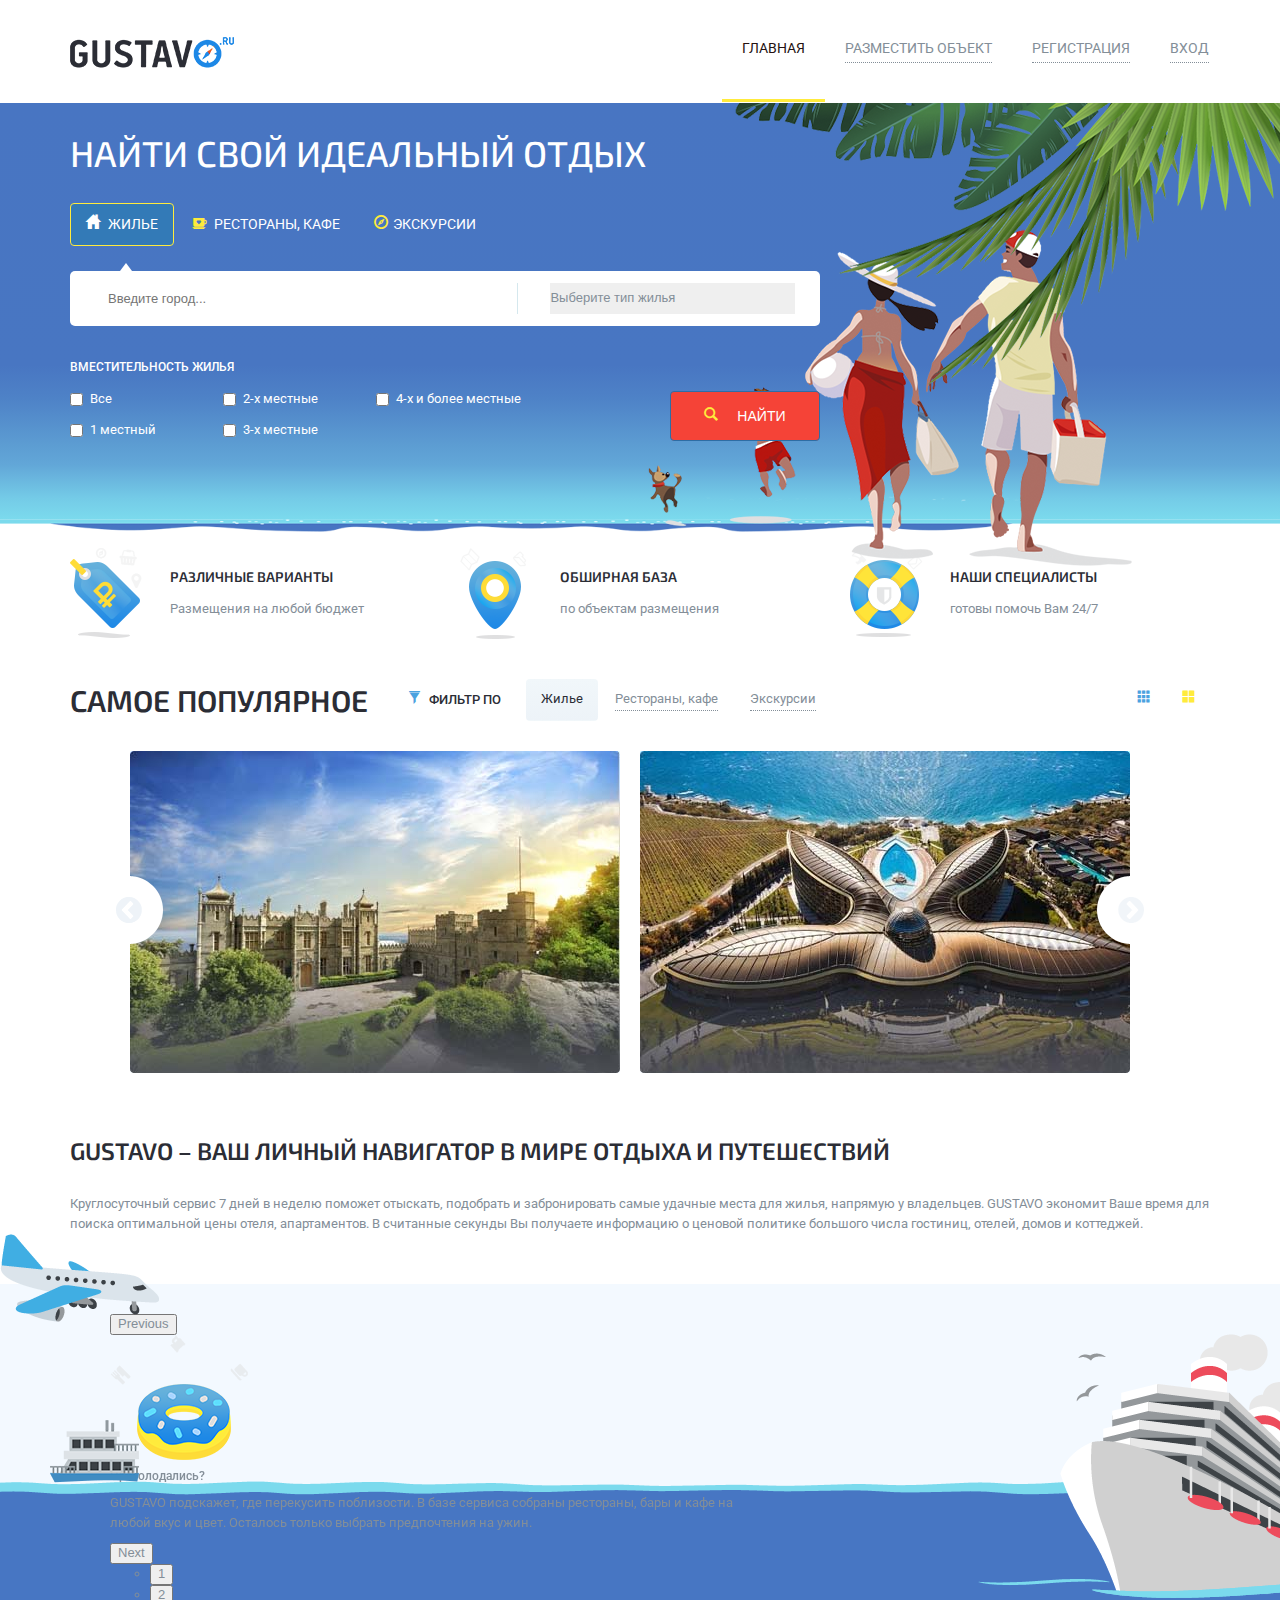
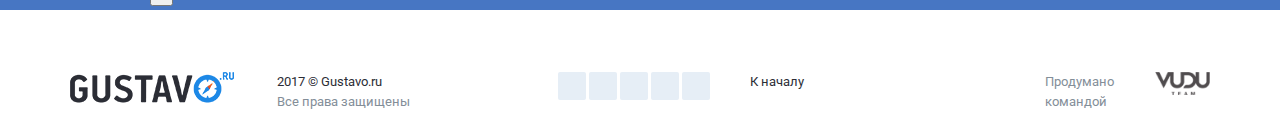
==== index.html @ 9734f5f9 "24.04" ====
<!DOCTYPE html>
<html lang="en">
<head>
	<meta charset="UTF-8">
	<meta name="viewport" content="width=device-width, initial-scale=1.0">
	<meta http-equiv="X-UA-Compatible" content="ie=edge">
	<title>Document</title>
	<link rel="stylesheet" href="css/bootstrap.min.css">
		<link rel="stylesheet" href="css/glyphicons.css">
		<link rel="stylesheet" href="css/slick.css">
	<link rel="stylesheet" href="css/main.css">

	<!--[if lt IE 9]>
      <script src="https://oss.maxcdn.com/html5shiv/3.7.2/html5shiv.min.js"></script>
      <script src="https://oss.maxcdn.com/respond/1.4.2/respond.min.js"></script>
    <![endif]-->
</head>
<body>
	<div class="wrapper">
		<header class="header">
		<div class="container">
				<div class="row">
					<div class="col-md-2">
						<div class="navbar-header header_logo">
						<a href="#">
							<img src="images/logo.png" alt="logo">
							<span>Gustavo</span>
						</a>
					</div>
					</div>
					<div class="col-md-10">
					<div class="navbar">
							 <ul class="nav navbar-nav" role="menu">
								  <li class="active"><a href="#">Главная</a></li>
								  <li><a href="#">Разместить объект</a></li>
								  <li><a href="#">Регистрация</a></li>
								  <li><a href="#">Вход</a></li>

								</ul>
						</div>
						<a href="#navbar_collapce" class="navbar_toogle">
							<span class="ico_bar"></span>
							<span class="ico_bar"></span>
							<span class="ico_bar"></span>
						</a>
					</div>
				</div>
		</header>
		<main class="main">
			<div class="main_search">
			<img src="images/beach.png" alt="beach">
			<div class="container">
				<div class="row">
					<div class="col-md-8 main_search_block">
					<h3>Найти свой идеальный отдых</h3>
					<ul class="nav nav-pills main_search_pills">
					  <li class="active"><a data-toggle="pill" href="#home">  <span class="glyphicons glyphicons-home"></span> Жилье</a> </li>
					  <li><a data-toggle="pill" href="#cafe"><span class="glyphicons glyphicons-coffee-cup"></span> Рестораны, кафе</a></li>
					  <li><a data-toggle="pill" href="#excursions"><span class="glyphicons glyphicons-compass"></span>Экскурсии</a></li>
					</ul>
					<div class="tab-content">
					  <div id="home" class="tab_arrow tab-pane fade in active">
					    <form action="" method="POST" role="form">
					    <div class="searchbox__block ">
					    	<div class="input-location-wrapper">
					    		<input type="text" class="searchbox__item" id="" placeholder="Введите город...">
					    	</div>
					    	<div class="select_block">
									<select class="searchbox__item">
										<option value=""> Выберите тип жилья</option>
										<option> Отель</option>
										<option> Частный сектор </option>
										<option> Коттедж</option>
										<option> Хостел</option>
									</select>
					    	</div>
					    	
								</div>
									<div class="tab-content_control clearfix">
										<button type="submit" class="btn btn-primary home_btn"><span class="glyphicons glyphicons-search"></span> Найти</button>
											<h6>Вместительность жилья</h6>
											<div class="tab-content_control_block">
												<label class="checkbox"><input type="checkbox" value="">Все</label>
												<label class="checkbox"><input type="checkbox" value="">2-х местные</label>
												<label class="checkbox"><input type="checkbox" value="">4-х  и более местные</label>
												<label class="checkbox"><input type="checkbox" value=""> 1 местный</label>
												<label class="checkbox"><input type="checkbox" value=""> 3-х местные</label>
											</div>
											

					    		</div>
					    </form>
					  </div>
					  <div id="cafe" class="tab-pane tab_cafe tab_arrow fade">
					    <form action="" method="POST" role="form">
					    <div class="searchbox__block ">
					    	<div class="input-location-wrapper">
					    		<input type="text" class="searchbox__item" id="" placeholder="Введите город...">
					    	</div>
					    	<div class="select_block">
									<select class="searchbox__item">
										<option value=""> Выберите тип жилья</option>
										<option> Отель</option>
										<option> Частный сектор </option>
										<option> Коттедж</option>
										<option> Хостел</option>
									</select>
					    	</div>
								</div>
					    	<button type="submit" class="btn btn-primary"><span class="glyphicon glyphicon-star"></span>Star</button>
					    </form>
					  </div>
					  <div id="excursions" class="tab-pane tab_excursions tab_arrow fade">
					     <form action="" method="POST" role="form">
					    <div class="searchbox__block ">
					    	<div class="input-location-wrapper">
					    		<input type="text" class="searchbox__item" id="" placeholder="Введите город...">
					    	</div>
					    	<div class="select_block">
									<select class="searchbox__item">
										<option value=""> Выберите тип жилья</option>
										<option> Отель</option>
										<option> Частный сектор </option>
										<option> Коттедж</option>
										<option> Хостел</option>
									</select>
					    	</div>
								</div>
					    	<button type="submit" class="btn btn-primary">Submit</button>
					    </form>
					  </div>
					</div>
					</div>
				</div>
			</div>
			</div>
			<div class="main_features">
				<div class="container">
					<div class="row">
						<div class="col-md-4">
						<div class="main_features_block">
							<div class="main_features_block_img_wrapper">
								<img src="images/features.png" alt="">
							</div>
							<div class="description">
								<h6>Различные варианты</h6>
								<p>Размещения на любой бюджет</p>
							</div>
						</div>
						</div>
							<div class="col-md-4">
							<div class="main_features_block">
							<div class="main_features_block_img_wrapper">
								<img src="images/features2.png" alt="">
							</div>
							<div class="description">
								<h6>Обширная база</h6>
								<p>по объектам размещения</p>
							</div>
						</div>
						</div>
							<div class="col-md-4">
							<div class="main_features_block">
							<div class="main_features_block_img_wrapper">
								<img src="images/features3.png" alt="">
							</div>
							<div class="description">
								<h6>Наши специалисты</h6>
								<p>готовы помочь Вам 24/7</p>
							</div>
						</div>
						</div>
					</div>
					</div>
			</div>
		<div class="main_gallery">
		<div class="container">
			<div class="row">
				<div class="col-md-12 main_gallery_header">
				<div class=" main_gallery_filter">
				<h4>Самое Популярное</h4>
				<span><span class="glyphicons glyphicons-filter"></span> Фильтр по</span>
				<ul class="nav nav-pills main_gallery_pills">
					 <li class="active"><a data-toggle="pill" href="#home2">Жилье</a></li>
					 <li><a data-toggle="pill" href="#menu11">Рестораны, кафе</a></li>
					 <li><a data-toggle="pill" href="#menu12">Экскурсии</a></li>
					</ul>
				</div>
					<ul class="nav nav-pills main_gallery_grid">
					  <li ><a data-toggle="pill" href="#menu11"><span class="glyphicons glyphicons-show-thumbnails"></span></a></li>
					  <li class="active"><a data-toggle="pill" href="#home2"><span class="glyphicons glyphicons-show-big-thumbnails"></span></a></li>
					</ul>
					</div>
		     </div>
		     <div class="row">
				<div class="col-md-12">
		     <div class="tab-content tab_main_slider">
					  <div id="home2" class="tab-pane fade in active slider_2_item">
					    <ul>
					    	<li class="slide_2_item">
					    		<a href="">
						    		<span></span>
						    		<img src="images/slide1.jpg" alt="">
						    		<h6></h6>
					    		</a>
					    	</li>
					    	<li class="slide_2_item">
					    		<a href="">
						    		<span></span>
						    		<img src="images/slide2.jpg" alt="">
						    		<h6></h6>
					    		</a>
					    	</li>
					    	<li class="slide_2_item">
					    		<a href="">
						    		<span></span>
						    		<img src="images/slide1.jpg" alt="">
						    		<h6></h6>
					    		</a>
					    	</li>
					    	<li class="slide_2_item">
					    		<a href="">
						    		<span></span>
						    		<img src="images/slide2.jpg" alt="">
						    		<h6></h6>
					    		</a>
					    	</li>
					    </ul>

					  </div>
					  <div id="menu11" class="tab-pane fade slider_6_item">
					    <ul>
					    	<li class="slide_6_item">
					    		<a href="">
						    		<span></span>
						    		<img src="images/slide1.jpg" alt="">
						    		<h6></h6>
					    		</a>
					    		<a href="">
						    		<span></span>
						    		<img src="images/slide2.jpg" alt="">
						    		<h6></h6>
					    		</a>
					    	</li>
					    	<li class="slide_6_item">
					    		<a href="">
						    		<span></span>
						    		<img src="images/slide1.jpg" alt="">
						    		<h6></h6>
					    		</a>
					    		<a href="">
						    		<span></span>
						    		<img src="images/slide2.jpg" alt="">
						    		<h6></h6>
					    		</a>
					    	</li>
					    	<li class="slide_6_item">
					    		<a href="">
						    		<span></span>
						    		<img src="images/slide1.jpg" alt="">
						    		<h6></h6>
					    		</a>
					    		<a href="">
						    		<span></span>
						    		<img src="images/slide2.jpg" alt="">
						    		<h6></h6>
					    		</a>
					    	</li>
					    	<li class="slide_6_item">
					    		<a href="">
						    		<span></span>
						    		<img src="images/slide1.jpg" alt="">
						    		<h6></h6>
					    		</a>
					    		<a href="">
						    		<span></span>
						    		<img src="images/slide2.jpg" alt="">
						    		<h6></h6>
					    		</a>
					    	</li>
					    	<li class="slide_6_item">
					    		<a href="">
						    		<span></span>
						    		<img src="images/slide1.jpg" alt="">
						    		<h6></h6>
					    		</a>
					    		<a href="">
						    		<span></span>
						    		<img src="images/slide2.jpg" alt="">
						    		<h6></h6>
					    		</a>
					    	</li>
					    	<li class="slide_6_item">
					    		<a href="">
						    		<span></span>
						    		<img src="images/slide1.jpg" alt="">
						    		<h6></h6>
					    		</a>
					    		<a href="">
						    		<span></span>
						    		<img src="images/slide1.jpg" alt="">
						    		<h6></h6>
					    		</a>
					    	</li>
					    	</ul>
					  </div>
					  	</div>
			</div>
					</div>
			</div>
		</div>

		<div class="main_bottom">
			<div class="container">
			<div class="row">
				<div class="col-md-12 main_bottom_text">
					<h2>GUSTAVO – Ваш личный навигатор в мире отдыха и путешествий</h2>
					<p>Круглосуточный сервис 7 дней в неделю поможет отыскать, подобрать и забронировать самые удачные места для жилья, напрямую у владельцев. GUSTAVO экономит Ваше время для поиска оптимальной цены отеля, апартаментов. В считанные секунды Вы получаете информацию о ценовой политике большого числа гостиниц, отелей, домов и коттеджей.</p>
				</div>
				</div>
			</div>
		</div>
	</main>
	<footer class="footer">
			<div class="footer_slider">
				<img src="images/airplane.png" class="airplane" alt="">
				<img src="images/ship.png" class="ship" alt="">
				<div class="container">
				<div class="row">
					<div class="col-md-12 footer_slider_block">
						<ul>
							<li class="footer_slide_block">
								<div class="footer_slide_block_img_wrap">
									<img src="images/f_slide.png" alt="">
								</div>
								<div class="footer_slide_block_desk">
									<h6>Проголодались? </h6>
									<p>GUSTAVO подскажет, где перекусить поблизости. В базе сервиса собраны рестораны, бары и кафе на любой вкус и цвет. Осталось только выбрать предпочтения на ужин.</p>
								</div>
							</li>
							<li class="footer_slide_block">
								<div class="footer_slide_block_img_wrap">
									<img src="images/f_slide.png" alt="">
								</div>
								<div class="footer_slide_block_desk">
									<h6>Проголодались? </h6>
									<p>GUSTAVO подскажет, где перекусить поблизости. В базе сервиса собраны рестораны, бары и кафе на любой вкус и цвет. Осталось только выбрать предпочтения на ужин.</p>
								</div>
							</li>
					</ul>
					</div>
				</div>
				</div>
				<img src="images/ship2.png" class="ship2" alt="ship">
				<span class="footer_sea_border"></span>
			</div>
			<div class="footer_nav">
				<div class="container">
				<div class="row">
					<div class="col-md-12">
						<h4>Информационный портал Gustavo</h4>
						<ul class="footer_nav_block">
							<li><a href="">Как разместить объявление</a></li>
							<li><a href="">О проекте</a></li>
							<li><a href="">Гарантия</a></li>
							<li><a href="">Договор оферты </a></li>
						</ul>
						</div>
					</div>
				</div>
			</div>
			<div class="footer_bottom">
				<div class="container">
				<div class="row">
					<div class="col-md-4 footer_logo_left">
						<div class="footer_logo">
								<a href="#">
							<img src="images/logo.png" alt="logo">
							<span>Gustavo</span>
						</a>
						</div>
						<div class="footer_copyright">
							<strong>2017 © Gustavo.ru</strong>
							<span>Все права защищены </span>
						</div>
					</div>
					<div class="col-md-3 col-md-offset-1 footer_bottom_nav">
						<ul class="footer_bottom_nav_social">
							<li><a href=""></a></li>
							<li><a href=""></a></li>
							<li><a href=""></a></li>
							<li><a href=""></a></li>
							<li><a href=""></a></li>
						</ul>
						<div class="footer_back">
							<a href="">К началу</a>
						</div>
					</div>
					<div class="col-md-2 col-md-offset-2 footer_bottom_team">
							<div class="footer_bottom_team_desk">
									<span>Продумано командой</span>
							</div>
							<div class="footer_bottom_team_logo">
								<a href=""><img src="images/team.png" alt=""></a>
							</div>
					</div>
				</div>
			</div>
			</div>
	</footer>
	</div>	
		
	 <script src="https://code.jquery.com/jquery-2.2.4.min.js"></script>
   <script src="js/bootstrap.min.js"></script>
   <script src="js/slick.min.js"></script>
		 <script>
		 			$(document).ready(function () {
	$('.slider_2_item ul').slick({
		dots: false,
  infinite: true,
  slidesToShow: 2,
  slidesToScroll: 2
});
	})

		 			$(document).ready(function () {
	$('.slider_6_item ul').slick({
		dots: false,
  infinite: true,
  slidesToShow: 3,
  slidesToScroll: 3
});
	})
		 				$(document).ready(function () {
	$('.footer_slider_block ul').slick({
		dots: true,
  infinite: true
});
	})
		 </script>
</body>

</html>
---- css/glyphicons.css ----
@font-face{font-family:'Glyphicons Regular';src:url('../fonts/glyphicons-regular.eot');src:url('../fonts/glyphicons-regular.eot?#iefix') format('embedded-opentype'),url('../fonts/glyphicons-regular.woff2') format('woff2'),url('../fonts/glyphicons-regular.woff') format('woff'),url('../fonts/glyphicons-regular.ttf') format('truetype'),url('../fonts/glyphicons-regular.svg#glyphiconsregular') format('svg')}.glyphicons{position:relative;top:1px;display:inline-block;font-family:'Glyphicons Regular';font-style:normal;font-weight:normal;line-height:1;vertical-align:top;-webkit-font-smoothing:antialiased;-moz-osx-font-smoothing:grayscale}.glyphicons.x05{font-size:12px}.glyphicons.x2{font-size:48px}.glyphicons.x3{font-size:72px}.glyphicons.x4{font-size:96px}.glyphicons.x5{font-size:120px}.glyphicons.light:before{color:#f2f2f2}.glyphicons.drop:before{text-shadow:-1px 1px 3px rgba(0,0,0,0.3)}.glyphicons.flip{-moz-transform:scaleX(-1);-o-transform:scaleX(-1);-webkit-transform:scaleX(-1);transform:scaleX(-1);filter:FlipH;-ms-filter:"FlipH"}.glyphicons.flipv{-moz-transform:scaleY(-1);-o-transform:scaleY(-1);-webkit-transform:scaleY(-1);transform:scaleY(-1);filter:FlipV;-ms-filter:"FlipV"}.glyphicons.rotate90{-webkit-transform:rotate(90deg);-moz-transform:rotate(90deg);-ms-transform:rotate(90deg);transform:rotate(90deg)}.glyphicons.rotate180{-webkit-transform:rotate(180deg);-moz-transform:rotate(180deg);-ms-transform:rotate(180deg);transform:rotate(180deg)}.glyphicons.rotate270{-webkit-transform:rotate(270deg);-moz-transform:rotate(270deg);-ms-transform:rotate(270deg);transform:rotate(270deg)}.glyphicons-glass:before{content:"\E001"}.glyphicons-leaf:before{content:"\E002"}.glyphicons-dog:before{content:"\E003"}.glyphicons-user:before{content:"\E004"}.glyphicons-girl:before{content:"\E005"}.glyphicons-car:before{content:"\E006"}.glyphicons-user-add:before{content:"\E007"}.glyphicons-user-remove:before{content:"\E008"}.glyphicons-film:before{content:"\E009"}.glyphicons-magic:before{content:"\E010"}.glyphicons-envelope:before{content:"\2709"}.glyphicons-camera:before{content:"\E011"}.glyphicons-heart:before{content:"\E013"}.glyphicons-beach-umbrella:before{content:"\E014"}.glyphicons-train:before{content:"\E015"}.glyphicons-print:before{content:"\E016"}.glyphicons-bin:before{content:"\E017"}.glyphicons-music:before{content:"\E018"}.glyphicons-note:before{content:"\E019"}.glyphicons-heart-empty:before{content:"\E020"}.glyphicons-home:before{content:"\E021"}.glyphicons-snowflake:before{content:"\2744"}.glyphicons-fire:before{content:"\E023"}.glyphicons-magnet:before{content:"\E024"}.glyphicons-parents:before{content:"\E025"}.glyphicons-binoculars:before{content:"\E026"}.glyphicons-road:before{content:"\E027"}.glyphicons-search:before{content:"\E028"}.glyphicons-cars:before{content:"\E029"}.glyphicons-notes-2:before{content:"\E030"}.glyphicons-pencil:before{content:"\270F"}.glyphicons-bus:before{content:"\E032"}.glyphicons-wifi-alt:before{content:"\E033"}.glyphicons-luggage:before{content:"\E034"}.glyphicons-old-man:before{content:"\E035"}.glyphicons-woman:before{content:"\E036"}.glyphicons-file:before{content:"\E037"}.glyphicons-coins:before{content:"\E038"}.glyphicons-airplane:before{content:"\2708"}.glyphicons-notes:before{content:"\E040"}.glyphicons-stats:before{content:"\E041"}.glyphicons-charts:before{content:"\E042"}.glyphicons-pie-chart:before{content:"\E043"}.glyphicons-group:before{content:"\E044"}.glyphicons-keys:before{content:"\E045"}.glyphicons-calendar:before{content:"\E046"}.glyphicons-router:before{content:"\E047"}.glyphicons-camera-small:before{content:"\E048"}.glyphicons-star-empty:before{content:"\E049"}.glyphicons-star:before{content:"\E050"}.glyphicons-link:before{content:"\E051"}.glyphicons-eye-open:before{content:"\E052"}.glyphicons-eye-close:before{content:"\E053"}.glyphicons-alarm:before{content:"\E054"}.glyphicons-clock:before{content:"\E055"}.glyphicons-stopwatch:before{content:"\E056"}.glyphicons-projector:before{content:"\E057"}.glyphicons-history:before{content:"\E058"}.glyphicons-truck:before{content:"\E059"}.glyphicons-cargo:before{content:"\E060"}.glyphicons-compass:before{content:"\E061"}.glyphicons-keynote:before{content:"\E062"}.glyphicons-paperclip:before{content:"\E063"}.glyphicons-power:before{content:"\E064"}.glyphicons-lightbulb:before{content:"\E065"}.glyphicons-tag:before{content:"\E066"}.glyphicons-tags:before{content:"\E067"}.glyphicons-cleaning:before{content:"\E068"}.glyphicons-ruler:before{content:"\E069"}.glyphicons-gift:before{content:"\E070"}.glyphicons-umbrella:before{content:"\2602"}.glyphicons-book:before{content:"\E072"}.glyphicons-bookmark:before{content:"\E073"}.glyphicons-wifi:before{content:"\E074"}.glyphicons-cup:before{content:"\E075"}.glyphicons-stroller:before{content:"\E076"}.glyphicons-headphones:before{content:"\E077"}.glyphicons-headset:before{content:"\E078"}.glyphicons-warning-sign:before{content:"\E079"}.glyphicons-signal:before{content:"\E080"}.glyphicons-retweet:before{content:"\E081"}.glyphicons-refresh:before{content:"\E082"}.glyphicons-roundabout:before{content:"\E083"}.glyphicons-random:before{content:"\E084"}.glyphicons-heat:before{content:"\E085"}.glyphicons-repeat:before{content:"\E086"}.glyphicons-display:before{content:"\E087"}.glyphicons-log-book:before{content:"\E088"}.glyphicons-address-book:before{content:"\E089"}.glyphicons-building:before{content:"\E090"}.glyphicons-eyedropper:before{content:"\E091"}.glyphicons-adjust:before{content:"\E092"}.glyphicons-tint:before{content:"\E093"}.glyphicons-crop:before{content:"\E094"}.glyphicons-vector-path-square:before{content:"\E095"}.glyphicons-vector-path-circle:before{content:"\E096"}.glyphicons-vector-path-polygon:before{content:"\E097"}.glyphicons-vector-path-line:before{content:"\E098"}.glyphicons-vector-path-curve:before{content:"\E099"}.glyphicons-vector-path-all:before{content:"\E100"}.glyphicons-font:before{content:"\E101"}.glyphicons-italic:before{content:"\E102"}.glyphicons-bold:before{content:"\E103"}.glyphicons-text-underline:before{content:"\E104"}.glyphicons-text-strike:before{content:"\E105"}.glyphicons-text-height:before{content:"\E106"}.glyphicons-text-width:before{content:"\E107"}.glyphicons-text-resize:before{content:"\E108"}.glyphicons-left-indent:before{content:"\E109"}.glyphicons-right-indent:before{content:"\E110"}.glyphicons-align-left:before{content:"\E111"}.glyphicons-align-center:before{content:"\E112"}.glyphicons-align-right:before{content:"\E113"}.glyphicons-justify:before{content:"\E114"}.glyphicons-list:before{content:"\E115"}.glyphicons-text-smaller:before{content:"\E116"}.glyphicons-text-bigger:before{content:"\E117"}.glyphicons-embed:before{content:"\E118"}.glyphicons-embed-close:before{content:"\E119"}.glyphicons-table:before{content:"\E120"}.glyphicons-message-full:before{content:"\E121"}.glyphicons-message-empty:before{content:"\E122"}.glyphicons-message-in:before{content:"\E123"}.glyphicons-message-out:before{content:"\E124"}.glyphicons-message-plus:before{content:"\E125"}.glyphicons-message-minus:before{content:"\E126"}.glyphicons-message-ban:before{content:"\E127"}.glyphicons-message-flag:before{content:"\E128"}.glyphicons-message-lock:before{content:"\E129"}.glyphicons-message-new:before{content:"\E130"}.glyphicons-inbox:before{content:"\E131"}.glyphicons-inbox-plus:before{content:"\E132"}.glyphicons-inbox-minus:before{content:"\E133"}.glyphicons-inbox-lock:before{content:"\E134"}.glyphicons-inbox-in:before{content:"\E135"}.glyphicons-inbox-out:before{content:"\E136"}.glyphicons-cogwheel:before{content:"\E137"}.glyphicons-cogwheels:before{content:"\E138"}.glyphicons-picture:before{content:"\E139"}.glyphicons-adjust-alt:before{content:"\E140"}.glyphicons-database-lock:before{content:"\E141"}.glyphicons-database-plus:before{content:"\E142"}.glyphicons-database-minus:before{content:"\E143"}.glyphicons-database-ban:before{content:"\E144"}.glyphicons-folder-open:before{content:"\E145"}.glyphicons-folder-plus:before{content:"\E146"}.glyphicons-folder-minus:before{content:"\E147"}.glyphicons-folder-lock:before{content:"\E148"}.glyphicons-folder-flag:before{content:"\E149"}.glyphicons-folder-new:before{content:"\E150"}.glyphicons-edit:before{content:"\E151"}.glyphicons-new-window:before{content:"\E152"}.glyphicons-check:before{content:"\E153"}.glyphicons-unchecked:before{content:"\E154"}.glyphicons-more-windows:before{content:"\E155"}.glyphicons-show-big-thumbnails:before{content:"\E156"}.glyphicons-show-thumbnails:before{content:"\E157"}.glyphicons-show-thumbnails-with-lines:before{content:"\E158"}.glyphicons-show-lines:before{content:"\E159"}.glyphicons-playlist:before{content:"\E160"}.glyphicons-imac:before{content:"\E161"}.glyphicons-macbook:before{content:"\E162"}.glyphicons-ipad:before{content:"\E163"}.glyphicons-iphone:before{content:"\E164"}.glyphicons-iphone-transfer:before{content:"\E165"}.glyphicons-iphone-exchange:before{content:"\E166"}.glyphicons-ipod:before{content:"\E167"}.glyphicons-ipod-shuffle:before{content:"\E168"}.glyphicons-ear-plugs:before{content:"\E169"}.glyphicons-record:before{content:"\E170"}.glyphicons-step-backward:before{content:"\E171"}.glyphicons-fast-backward:before{content:"\E172"}.glyphicons-rewind:before{content:"\E173"}.glyphicons-play:before{content:"\E174"}.glyphicons-pause:before{content:"\E175"}.glyphicons-stop:before{content:"\E176"}.glyphicons-forward:before{content:"\E177"}.glyphicons-fast-forward:before{content:"\E178"}.glyphicons-step-forward:before{content:"\E179"}.glyphicons-eject:before{content:"\E180"}.glyphicons-facetime-video:before{content:"\E181"}.glyphicons-download-alt:before{content:"\E182"}.glyphicons-mute:before{content:"\E183"}.glyphicons-volume-down:before{content:"\E184"}.glyphicons-volume-up:before{content:"\E185"}.glyphicons-screenshot:before{content:"\E186"}.glyphicons-move:before{content:"\E187"}.glyphicons-more:before{content:"\E188"}.glyphicons-brightness-reduce:before{content:"\E189"}.glyphicons-brightness-increase:before{content:"\E190"}.glyphicons-circle-plus:before{content:"\E191"}.glyphicons-circle-minus:before{content:"\E192"}.glyphicons-circle-remove:before{content:"\E193"}.glyphicons-circle-ok:before{content:"\E194"}.glyphicons-circle-question-mark:before{content:"\E195"}.glyphicons-circle-info:before{content:"\E196"}.glyphicons-circle-exclamation-mark:before{content:"\E197"}.glyphicons-remove:before{content:"\E198"}.glyphicons-ok:before{content:"\E199"}.glyphicons-ban:before{content:"\E200"}.glyphicons-download:before{content:"\E201"}.glyphicons-upload:before{content:"\E202"}.glyphicons-shopping-cart:before{content:"\E203"}.glyphicons-lock:before{content:"\E204"}.glyphicons-unlock:before{content:"\E205"}.glyphicons-electricity:before{content:"\E206"}.glyphicons-ok-2:before{content:"\E207"}.glyphicons-remove-2:before{content:"\E208"}.glyphicons-cart-out:before{content:"\E209"}.glyphicons-cart-in:before{content:"\E210"}.glyphicons-left-arrow:before{content:"\E211"}.glyphicons-right-arrow:before{content:"\E212"}.glyphicons-down-arrow:before{content:"\E213"}.glyphicons-up-arrow:before{content:"\E214"}.glyphicons-resize-small:before{content:"\E215"}.glyphicons-resize-full:before{content:"\E216"}.glyphicons-circle-arrow-left:before{content:"\E217"}.glyphicons-circle-arrow-right:before{content:"\E218"}.glyphicons-circle-arrow-top:before{content:"\E219"}.glyphicons-circle-arrow-down:before{content:"\E220"}.glyphicons-play-button:before{content:"\E221"}.glyphicons-unshare:before{content:"\E222"}.glyphicons-share:before{content:"\E223"}.glyphicons-chevron-right:before{content:"\E224"}.glyphicons-chevron-left:before{content:"\E225"}.glyphicons-bluetooth:before{content:"\E226"}.glyphicons-euro:before{content:"\20AC"}.glyphicons-usd:before{content:"\E228"}.glyphicons-gbp:before{content:"\E229"}.glyphicons-retweet-2:before{content:"\E230"}.glyphicons-moon:before{content:"\E231"}.glyphicons-sun:before{content:"\2609"}.glyphicons-cloud:before{content:"\2601"}.glyphicons-direction:before{content:"\E234"}.glyphicons-brush:before{content:"\E235"}.glyphicons-pen:before{content:"\E236"}.glyphicons-zoom-in:before{content:"\E237"}.glyphicons-zoom-out:before{content:"\E238"}.glyphicons-pin:before{content:"\E239"}.glyphicons-albums:before{content:"\E240"}.glyphicons-rotation-lock:before{content:"\E241"}.glyphicons-flash:before{content:"\E242"}.glyphicons-google-maps:before{content:"\E243"}.glyphicons-anchor:before{content:"\2693"}.glyphicons-conversation:before{content:"\E245"}.glyphicons-chat:before{content:"\E246"}.glyphicons-male:before{content:"\E247"}.glyphicons-female:before{content:"\E248"}.glyphicons-asterisk:before{content:"\002A"}.glyphicons-divide:before{content:"\00F7"}.glyphicons-snorkel-diving:before{content:"\E251"}.glyphicons-scuba-diving:before{content:"\E252"}.glyphicons-oxygen-bottle:before{content:"\E253"}.glyphicons-fins:before{content:"\E254"}.glyphicons-fishes:before{content:"\E255"}.glyphicons-boat:before{content:"\E256"}.glyphicons-delete:before{content:"\E257"}.glyphicons-sheriffs-star:before{content:"\E258"}.glyphicons-qrcode:before{content:"\E259"}.glyphicons-barcode:before{content:"\E260"}.glyphicons-pool:before{content:"\E261"}.glyphicons-buoy:before{content:"\E262"}.glyphicons-spade:before{content:"\E263"}.glyphicons-bank:before{content:"\E264"}.glyphicons-vcard:before{content:"\E265"}.glyphicons-electrical-plug:before{content:"\E266"}.glyphicons-flag:before{content:"\E267"}.glyphicons-credit-card:before{content:"\E268"}.glyphicons-keyboard-wireless:before{content:"\E269"}.glyphicons-keyboard-wired:before{content:"\E270"}.glyphicons-shield:before{content:"\E271"}.glyphicons-ring:before{content:"\02DA"}.glyphicons-cake:before{content:"\E273"}.glyphicons-drink:before{content:"\E274"}.glyphicons-beer:before{content:"\E275"}.glyphicons-fast-food:before{content:"\E276"}.glyphicons-cutlery:before{content:"\E277"}.glyphicons-pizza:before{content:"\E278"}.glyphicons-birthday-cake:before{content:"\E279"}.glyphicons-tablet:before{content:"\E280"}.glyphicons-settings:before{content:"\E281"}.glyphicons-bullets:before{content:"\E282"}.glyphicons-cardio:before{content:"\E283"}.glyphicons-t-shirt:before{content:"\E284"}.glyphicons-pants:before{content:"\E285"}.glyphicons-sweater:before{content:"\E286"}.glyphicons-fabric:before{content:"\E287"}.glyphicons-leather:before{content:"\E288"}.glyphicons-scissors:before{content:"\E289"}.glyphicons-bomb:before{content:"\E290"}.glyphicons-skull:before{content:"\E291"}.glyphicons-celebration:before{content:"\E292"}.glyphicons-tea-kettle:before{content:"\E293"}.glyphicons-french-press:before{content:"\E294"}.glyphicons-coffee-cup:before{content:"\E295"}.glyphicons-pot:before{content:"\E296"}.glyphicons-grater:before{content:"\E297"}.glyphicons-kettle:before{content:"\E298"}.glyphicons-hospital:before{content:"\E299"}.glyphicons-hospital-h:before{content:"\E300"}.glyphicons-microphone:before{content:"\E301"}.glyphicons-webcam:before{content:"\E302"}.glyphicons-temple-christianity-church:before{content:"\E303"}.glyphicons-temple-islam:before{content:"\E304"}.glyphicons-temple-hindu:before{content:"\E305"}.glyphicons-temple-buddhist:before{content:"\E306"}.glyphicons-bicycle:before{content:"\E307"}.glyphicons-life-preserver:before{content:"\E308"}.glyphicons-share-alt:before{content:"\E309"}.glyphicons-comments:before{content:"\E310"}.glyphicons-flower:before{content:"\2698"}.glyphicons-baseball:before{content:"\26BE"}.glyphicons-rugby:before{content:"\E313"}.glyphicons-ax:before{content:"\E314"}.glyphicons-table-tennis:before{content:"\E315"}.glyphicons-bowling:before{content:"\E316"}.glyphicons-tree-conifer:before{content:"\E317"}.glyphicons-tree-deciduous:before{content:"\E318"}.glyphicons-more-items:before{content:"\E319"}.glyphicons-sort:before{content:"\E320"}.glyphicons-filter:before{content:"\E321"}.glyphicons-gamepad:before{content:"\E322"}.glyphicons-playing-dices:before{content:"\E323"}.glyphicons-calculator:before{content:"\E324"}.glyphicons-tie:before{content:"\E325"}.glyphicons-wallet:before{content:"\E326"}.glyphicons-piano:before{content:"\E327"}.glyphicons-sampler:before{content:"\E328"}.glyphicons-podium:before{content:"\E329"}.glyphicons-soccer-ball:before{content:"\E330"}.glyphicons-blog:before{content:"\E331"}.glyphicons-dashboard:before{content:"\E332"}.glyphicons-certificate:before{content:"\E333"}.glyphicons-bell:before{content:"\E334"}.glyphicons-candle:before{content:"\E335"}.glyphicons-pushpin:before{content:"\E336"}.glyphicons-iphone-shake:before{content:"\E337"}.glyphicons-pin-flag:before{content:"\E338"}.glyphicons-turtle:before{content:"\E339"}.glyphicons-rabbit:before{content:"\E340"}.glyphicons-globe:before{content:"\E341"}.glyphicons-briefcase:before{content:"\E342"}.glyphicons-hdd:before{content:"\E343"}.glyphicons-thumbs-up:before{content:"\E344"}.glyphicons-thumbs-down:before{content:"\E345"}.glyphicons-hand-right:before{content:"\E346"}.glyphicons-hand-left:before{content:"\E347"}.glyphicons-hand-up:before{content:"\E348"}.glyphicons-hand-down:before{content:"\E349"}.glyphicons-fullscreen:before{content:"\E350"}.glyphicons-shopping-bag:before{content:"\E351"}.glyphicons-book-open:before{content:"\E352"}.glyphicons-nameplate:before{content:"\E353"}.glyphicons-nameplate-alt:before{content:"\E354"}.glyphicons-vases:before{content:"\E355"}.glyphicons-bullhorn:before{content:"\E356"}.glyphicons-dumbbell:before{content:"\E357"}.glyphicons-suitcase:before{content:"\E358"}.glyphicons-file-import:before{content:"\E359"}.glyphicons-file-export:before{content:"\E360"}.glyphicons-bug:before{content:"\E361"}.glyphicons-crown:before{content:"\E362"}.glyphicons-smoking:before{content:"\E363"}.glyphicons-cloud-download:before{content:"\E364"}.glyphicons-cloud-upload:before{content:"\E365"}.glyphicons-restart:before{content:"\E366"}.glyphicons-security-camera:before{content:"\E367"}.glyphicons-expand:before{content:"\E368"}.glyphicons-collapse:before{content:"\E369"}.glyphicons-collapse-top:before{content:"\E370"}.glyphicons-globe-af:before{content:"\E371"}.glyphicons-global:before{content:"\E372"}.glyphicons-spray:before{content:"\E373"}.glyphicons-nails:before{content:"\E374"}.glyphicons-claw-hammer:before{content:"\E375"}.glyphicons-classic-hammer:before{content:"\E376"}.glyphicons-hand-saw:before{content:"\E377"}.glyphicons-riflescope:before{content:"\E378"}.glyphicons-electrical-socket-eu:before{content:"\E379"}.glyphicons-electrical-socket-us:before{content:"\E380"}.glyphicons-message-forward:before{content:"\E381"}.glyphicons-coat-hanger:before{content:"\E382"}.glyphicons-dress:before{content:"\E383"}.glyphicons-bathrobe:before{content:"\E384"}.glyphicons-shirt:before{content:"\E385"}.glyphicons-underwear:before{content:"\E386"}.glyphicons-log-in:before{content:"\E387"}.glyphicons-log-out:before{content:"\E388"}.glyphicons-exit:before{content:"\E389"}.glyphicons-new-window-alt:before{content:"\E390"}.glyphicons-video-sd:before{content:"\E391"}.glyphicons-video-hd:before{content:"\E392"}.glyphicons-subtitles:before{content:"\E393"}.glyphicons-sound-stereo:before{content:"\E394"}.glyphicons-sound-dolby:before{content:"\E395"}.glyphicons-sound-5-1:before{content:"\E396"}.glyphicons-sound-6-1:before{content:"\E397"}.glyphicons-sound-7-1:before{content:"\E398"}.glyphicons-copyright-mark:before{content:"\E399"}.glyphicons-registration-mark:before{content:"\E400"}.glyphicons-radar:before{content:"\E401"}.glyphicons-skateboard:before{content:"\E402"}.glyphicons-golf-course:before{content:"\E403"}.glyphicons-sorting:before{content:"\E404"}.glyphicons-sort-by-alphabet:before{content:"\E405"}.glyphicons-sort-by-alphabet-alt:before{content:"\E406"}.glyphicons-sort-by-order:before{content:"\E407"}.glyphicons-sort-by-order-alt:before{content:"\E408"}.glyphicons-sort-by-attributes:before{content:"\E409"}.glyphicons-sort-by-attributes-alt:before{content:"\E410"}.glyphicons-compressed:before{content:"\E411"}.glyphicons-package:before{content:"\E412"}.glyphicons-cloud-plus:before{content:"\E413"}.glyphicons-cloud-minus:before{content:"\E414"}.glyphicons-disk-save:before{content:"\E415"}.glyphicons-disk-open:before{content:"\E416"}.glyphicons-disk-saved:before{content:"\E417"}.glyphicons-disk-remove:before{content:"\E418"}.glyphicons-disk-import:before{content:"\E419"}.glyphicons-disk-export:before{content:"\E420"}.glyphicons-tower:before{content:"\E421"}.glyphicons-send:before{content:"\E422"}.glyphicons-git-branch:before{content:"\E423"}.glyphicons-git-create:before{content:"\E424"}.glyphicons-git-private:before{content:"\E425"}.glyphicons-git-delete:before{content:"\E426"}.glyphicons-git-merge:before{content:"\E427"}.glyphicons-git-pull-request:before{content:"\E428"}.glyphicons-git-compare:before{content:"\E429"}.glyphicons-git-commit:before{content:"\E430"}.glyphicons-construction-cone:before{content:"\E431"}.glyphicons-shoe-steps:before{content:"\E432"}.glyphicons-plus:before{content:"\002B"}.glyphicons-minus:before{content:"\2212"}.glyphicons-redo:before{content:"\E435"}.glyphicons-undo:before{content:"\E436"}.glyphicons-golf:before{content:"\E437"}.glyphicons-hockey:before{content:"\E438"}.glyphicons-pipe:before{content:"\E439"}.glyphicons-wrench:before{content:"\E440"}.glyphicons-folder-closed:before{content:"\E441"}.glyphicons-phone-alt:before{content:"\E442"}.glyphicons-earphone:before{content:"\E443"}.glyphicons-floppy-disk:before{content:"\E444"}.glyphicons-floppy-saved:before{content:"\E445"}.glyphicons-floppy-remove:before{content:"\E446"}.glyphicons-floppy-save:before{content:"\E447"}.glyphicons-floppy-open:before{content:"\E448"}.glyphicons-translate:before{content:"\E449"}.glyphicons-fax:before{content:"\E450"}.glyphicons-factory:before{content:"\E451"}.glyphicons-shop-window:before{content:"\E452"}.glyphicons-shop:before{content:"\E453"}.glyphicons-kiosk:before{content:"\E454"}.glyphicons-kiosk-wheels:before{content:"\E455"}.glyphicons-kiosk-light:before{content:"\E456"}.glyphicons-kiosk-food:before{content:"\E457"}.glyphicons-transfer:before{content:"\E458"}.glyphicons-money:before{content:"\E459"}.glyphicons-header:before{content:"\E460"}.glyphicons-blacksmith:before{content:"\E461"}.glyphicons-saw-blade:before{content:"\E462"}.glyphicons-basketball:before{content:"\E463"}.glyphicons-server:before{content:"\E464"}.glyphicons-server-plus:before{content:"\E465"}.glyphicons-server-minus:before{content:"\E466"}.glyphicons-server-ban:before{content:"\E467"}.glyphicons-server-flag:before{content:"\E468"}.glyphicons-server-lock:before{content:"\E469"}.glyphicons-server-new:before{content:"\E470"}.glyphicons-charging-station:before{content:"\F471"}.glyphicons-gas-station:before{content:"\E472"}.glyphicons-target:before{content:"\E473"}.glyphicons-bed-alt:before{content:"\E474"}.glyphicons-mosquito-net:before{content:"\E475"}.glyphicons-dining-set:before{content:"\E476"}.glyphicons-plate-of-food:before{content:"\E477"}.glyphicons-hygiene-kit:before{content:"\E478"}.glyphicons-blackboard:before{content:"\E479"}.glyphicons-marriage:before{content:"\E480"}.glyphicons-bucket:before{content:"\E481"}.glyphicons-none-color-swatch:before{content:"\E482"}.glyphicons-bring-forward:before{content:"\E483"}.glyphicons-bring-to-front:before{content:"\E484"}.glyphicons-send-backward:before{content:"\E485"}.glyphicons-send-to-back:before{content:"\E486"}.glyphicons-fit-frame-to-image:before{content:"\E487"}.glyphicons-fit-image-to-frame:before{content:"\E488"}.glyphicons-multiple-displays:before{content:"\E489"}.glyphicons-handshake:before{content:"\E490"}.glyphicons-child:before{content:"\E491"}.glyphicons-baby-formula:before{content:"\E492"}.glyphicons-medicine:before{content:"\E493"}.glyphicons-atv-vehicle:before{content:"\E494"}.glyphicons-motorcycle:before{content:"\E495"}.glyphicons-bed:before{content:"\E496"}.glyphicons-tent:before{content:"\26FA"}.glyphicons-glasses:before{content:"\E498"}.glyphicons-sunglasses:before{content:"\E499"}.glyphicons-family:before{content:"\E500"}.glyphicons-education:before{content:"\E501"}.glyphicons-shoes:before{content:"\E502"}.glyphicons-map:before{content:"\E503"}.glyphicons-cd:before{content:"\E504"}.glyphicons-alert:before{content:"\E505"}.glyphicons-piggy-bank:before{content:"\E506"}.glyphicons-star-half:before{content:"\E507"}.glyphicons-cluster:before{content:"\E508"}.glyphicons-flowchart:before{content:"\E509"}.glyphicons-commodities:before{content:"\E510"}.glyphicons-duplicate:before{content:"\E511"}.glyphicons-copy:before{content:"\E512"}.glyphicons-paste:before{content:"\E513"}.glyphicons-bath-bathtub:before{content:"\E514"}.glyphicons-bath-shower:before{content:"\E515"}.glyphicons-shower:before{content:"\1F6BF"}.glyphicons-menu-hamburger:before{content:"\E517"}.glyphicons-option-vertical:before{content:"\E518"}.glyphicons-option-horizontal:before{content:"\E519"}.glyphicons-currency-conversion:before{content:"\E520"}.glyphicons-user-ban:before{content:"\E521"}.glyphicons-user-lock:before{content:"\E522"}.glyphicons-user-flag:before{content:"\E523"}.glyphicons-user-asterisk:before{content:"\E524"}.glyphicons-user-alert:before{content:"\E525"}.glyphicons-user-key:before{content:"\E526"}.glyphicons-user-conversation:before{content:"\E527"}.glyphicons-database:before{content:"\E528"}.glyphicons-database-search:before{content:"\E529"}.glyphicons-list-alt:before{content:"\E530"}.glyphicons-hazard-sign:before{content:"\E531"}.glyphicons-hazard:before{content:"\E532"}.glyphicons-stop-sign:before{content:"\E533"}.glyphicons-lab:before{content:"\E534"}.glyphicons-lab-alt:before{content:"\E535"}.glyphicons-ice-cream:before{content:"\E536"}.glyphicons-ice-lolly:before{content:"\E537"}.glyphicons-ice-lolly-tasted:before{content:"\E538"}.glyphicons-invoice:before{content:"\E539"}.glyphicons-cart-tick:before{content:"\E540"}.glyphicons-hourglass:before{content:"\231B"}.glyphicons-cat:before{content:"\1F408"}.glyphicons-lamp:before{content:"\E543"}.glyphicons-scale-classic:before{content:"\E544"}.glyphicons-eye-plus:before{content:"\E545"}.glyphicons-eye-minus:before{content:"\E546"}.glyphicons-quote:before{content:"\E547"}.glyphicons-bitcoin:before{content:"\E548"}.glyphicons-yen:before{content:"\00A5"}.glyphicons-ruble:before{content:"\20BD"}.glyphicons-erase:before{content:"\E551"}.glyphicons-podcast:before{content:"\E552"}.glyphicons-firework:before{content:"\E553"}.glyphicons-scale:before{content:"\E554"}.glyphicons-king:before{content:"\E555"}.glyphicons-queen:before{content:"\E556"}.glyphicons-pawn:before{content:"\E557"}.glyphicons-bishop:before{content:"\E558"}.glyphicons-knight:before{content:"\E559"}.glyphicons-mic-mute:before{content:"\E560"}.glyphicons-voicemail:before{content:"\E561"}.glyphicons-paragraph:before{content:"\00B6"}.glyphicons-person-walking:before{content:"\E563"}.glyphicons-person-wheelchair:before{content:"\E564"}.glyphicons-underground:before{content:"\E565"}.glyphicons-car-hov:before{content:"\E566"}.glyphicons-car-rental:before{content:"\E567"}.glyphicons-transport:before{content:"\E568"}.glyphicons-taxi:before{content:"\1F695"}.glyphicons-ice-cream-no:before{content:"\E570"}.glyphicons-uk-rat-u:before{content:"\E571"}.glyphicons-uk-rat-pg:before{content:"\E572"}.glyphicons-uk-rat-12a:before{content:"\E573"}.glyphicons-uk-rat-12:before{content:"\E574"}.glyphicons-uk-rat-15:before{content:"\E575"}.glyphicons-uk-rat-18:before{content:"\E576"}.glyphicons-uk-rat-r18:before{content:"\E577"}.glyphicons-tv:before{content:"\E578"}.glyphicons-sms:before{content:"\E579"}.glyphicons-mms:before{content:"\E580"}.glyphicons-us-rat-g:before{content:"\E581"}.glyphicons-us-rat-pg:before{content:"\E582"}.glyphicons-us-rat-pg-13:before{content:"\E583"}.glyphicons-us-rat-restricted:before{content:"\E584"}.glyphicons-us-rat-no-one-17:before{content:"\E585"}.glyphicons-equalizer:before{content:"\E586"}.glyphicons-speakers:before{content:"\E587"}.glyphicons-remote-control:before{content:"\E588"}.glyphicons-remote-control-tv:before{content:"\E589"}.glyphicons-shredder:before{content:"\E590"}.glyphicons-folder-heart:before{content:"\E591"}.glyphicons-person-running:before{content:"\E592"}.glyphicons-person:before{content:"\E593"}.glyphicons-voice:before{content:"\E594"}.glyphicons-stethoscope:before{content:"\E595"}.glyphicons-hotspot:before{content:"\E596"}.glyphicons-activity:before{content:"\E597"}.glyphicons-watch:before{content:"\231A"}.glyphicons-scissors-alt:before{content:"\E599"}.glyphicons-car-wheel:before{content:"\E600"}.glyphicons-chevron-up:before{content:"\E601"}.glyphicons-chevron-down:before{content:"\E602"}.glyphicons-superscript:before{content:"\E603"}.glyphicons-subscript:before{content:"\E604"}.glyphicons-text-size:before{content:"\E605"}.glyphicons-text-color:before{content:"\E606"}.glyphicons-text-background:before{content:"\E607"}.glyphicons-modal-window:before{content:"\E608"}.glyphicons-newspaper:before{content:"\1F4F0"}.glyphicons-tractor:before{content:"\1F69C"}.animated{-webkit-animation-duration:1s;animation-duration:1s;-webkit-animation-fill-mode:both;animation-fill-mode:both;-webkit-animation-timing-function:ease-in-out;animation-timing-function:ease-in-out;animation-iteration-count:infinite;-webkit-animation-iteration-count:infinite}@-webkit-keyframes pulse{0%{-webkit-transform:scale(1)}50%{-webkit-transform:scale(1.1)}100%{-webkit-transform:scale(1)}}@keyframes pulse{0%{transform:scale(1)}50%{transform:scale(1.1)}100%{transform:scale(1)}}.pulse{-webkit-animation-name:pulse;animation-name:pulse}@-webkit-keyframes rotateIn{0%{-webkit-transform-origin:center center;-webkit-transform:rotate(-200deg);opacity:0}100%{-webkit-transform-origin:center center;-webkit-transform:rotate(0);opacity:1}}@keyframes rotateIn{0%{transform-origin:center center;transform:rotate(-200deg);opacity:0}100%{transform-origin:center center;transform:rotate(0);opacity:1}}.rotateIn{-webkit-animation-name:rotateIn;animation-name:rotateIn}@-webkit-keyframes bounce{0%,20%,50%,80%,100%{-webkit-transform:translateY(0)}40%{-webkit-transform:translateY(-30px)}60%{-webkit-transform:translateY(-15px)}}@keyframes bounce{0%,20%,50%,80%,100%{transform:translateY(0)}40%{transform:translateY(-30px)}60%{transform:translateY(-15px)}}.bounce{-webkit-animation-name:bounce;animation-name:bounce}@-webkit-keyframes swing{20%,40%,60%,80%,100%{-webkit-transform-origin:top center}20%{-webkit-transform:rotate(15deg)}40%{-webkit-transform:rotate(-10deg)}60%{-webkit-transform:rotate(5deg)}80%{-webkit-transform:rotate(-5deg)}100%{-webkit-transform:rotate(0deg)}}@keyframes swing{20%{transform:rotate(15deg)}40%{transform:rotate(-10deg)}60%{transform:rotate(5deg)}80%{transform:rotate(-5deg)}100%{transform:rotate(0deg)}}.swing{-webkit-transform-origin:top center;transform-origin:top center;-webkit-animation-name:swing;animation-name:swing}@-webkit-keyframes tada{0%{-webkit-transform:scale(1)}10%,20%{-webkit-transform:scale(.9) rotate(-3deg)}30%,50%,70%,90%{-webkit-transform:scale(1.1) rotate(3deg)}40%,60%,80%{-webkit-transform:scale(1.1) rotate(-3deg)}100%{-webkit-transform:scale(1) rotate(0)}}@keyframes tada{0%{transform:scale(1)}10%,20%{transform:scale(.9) rotate(-3deg)}30%,50%,70%,90%{transform:scale(1.1) rotate(3deg)}40%,60%,80%{transform:scale(1.1) rotate(-3deg)}100%{transform:scale(1) rotate(0)}}.tada{-webkit-animation-name:tada;animation-name:tada}
---- css/main.css ----
@import url('https://fonts.googleapis.com/css?family=Roboto:400,500&subset=cyrillic');
@import url('https://fonts.googleapis.com/css?family=Exo+2:400,600&subset=cyrillic');
/*! normalize.css v5.0.0 | MIT License | github.com/necolas/normalize.css */
/**
 * 1. Change the default font family in all browsers (opinionated).
 * 2. Correct the line height in all browsers.
 * 3. Prevent adjustments of font size after orientation changes in
 *    IE on Windows Phone and in iOS.
 */
/* Document
   ========================================================================== */
html {
  font-family: sans-serif;
  /* 1 */
  line-height: 1.15;
  /* 2 */
  -ms-text-size-adjust: 100%;
  /* 3 */
  -webkit-text-size-adjust: 100%;
  /* 3 */
}
/* Sections
   ========================================================================== */
/**
 * Remove the margin in all browsers (opinionated).
 */
body {
  margin: 0;
}
/**
 * Add the correct display in IE 9-.
 */
article,
aside,
footer,
header,
nav,
section {
  display: block;
}
/**
 * Correct the font size and margin on `h1` elements within `section` and
 * `article` contexts in Chrome, Firefox, and Safari.
 */
h1 {
  font-size: 2em;
  margin: 0.67em 0;
}
/* Grouping content
   ========================================================================== */
/**
 * Add the correct display in IE 9-.
 * 1. Add the correct display in IE.
 */
figcaption,
figure,
main {
  /* 1 */
  display: block;
}
/**
 * Add the correct margin in IE 8.
 */
figure {
  margin: 1em 40px;
}
/**
 * 1. Add the correct box sizing in Firefox.
 * 2. Show the overflow in Edge and IE.
 */
hr {
  box-sizing: content-box;
  /* 1 */
  height: 0;
  /* 1 */
  overflow: visible;
  /* 2 */
}
/**
 * 1. Correct the inheritance and scaling of font size in all browsers.
 * 2. Correct the odd `em` font sizing in all browsers.
 */
pre {
  font-family: monospace, monospace;
  /* 1 */
  font-size: 1em;
  /* 2 */
}
/* Text-level semantics
   ========================================================================== */
/**
 * 1. Remove the gray background on active links in IE 10.
 * 2. Remove gaps in links underline in iOS 8+ and Safari 8+.
 */
a {
  background-color: transparent;
  /* 1 */
  -webkit-text-decoration-skip: objects;
  /* 2 */
}
/**
 * Remove the outline on focused links when they are also active or hovered
 * in all browsers (opinionated).
 */
a:active,
a:hover {
  outline-width: 0;
}
/**
 * 1. Remove the bottom border in Firefox 39-.
 * 2. Add the correct text decoration in Chrome, Edge, IE, Opera, and Safari.
 */
abbr[title] {
  border-bottom: none;
  /* 1 */
  text-decoration: underline;
  /* 2 */
  text-decoration: underline dotted;
  /* 2 */
}
/**
 * Prevent the duplicate application of `bolder` by the next rule in Safari 6.
 */
b,
strong {
  font-weight: inherit;
}
/**
 * Add the correct font weight in Chrome, Edge, and Safari.
 */
b,
strong {
  font-weight: bolder;
}
/**
 * 1. Correct the inheritance and scaling of font size in all browsers.
 * 2. Correct the odd `em` font sizing in all browsers.
 */
code,
kbd,
samp {
  font-family: monospace, monospace;
  /* 1 */
  font-size: 1em;
  /* 2 */
}
/**
 * Add the correct font style in Android 4.3-.
 */
dfn {
  font-style: italic;
}
/**
 * Add the correct background and color in IE 9-.
 */
mark {
  background-color: #ff0;
  color: #000;
}
/**
 * Add the correct font size in all browsers.
 */
small {
  font-size: 80%;
}
/**
 * Prevent `sub` and `sup` elements from affecting the line height in
 * all browsers.
 */
sub,
sup {
  font-size: 75%;
  line-height: 0;
  position: relative;
  vertical-align: baseline;
}
sub {
  bottom: -0.25em;
}
sup {
  top: -0.5em;
}
/* Embedded content
   ========================================================================== */
/**
 * Add the correct display in IE 9-.
 */
audio,
video {
  display: inline-block;
}
/**
 * Add the correct display in iOS 4-7.
 */
audio:not([controls]) {
  display: none;
  height: 0;
}
/**
 * Remove the border on images inside links in IE 10-.
 */
img {
  border-style: none;
}
/**
 * Hide the overflow in IE.
 */
svg:not(:root) {
  overflow: hidden;
}
/* Forms
   ========================================================================== */
/**
 * 1. Change the font styles in all browsers (opinionated).
 * 2. Remove the margin in Firefox and Safari.
 */
button,
input,
optgroup,
select,
textarea {
  font-family: sans-serif;
  /* 1 */
  font-size: 100%;
  /* 1 */
  line-height: 1.15;
  /* 1 */
  margin: 0;
  /* 2 */
}
/**
 * Show the overflow in IE.
 * 1. Show the overflow in Edge.
 */
button,
input {
  /* 1 */
  overflow: visible;
}
/**
 * Remove the inheritance of text transform in Edge, Firefox, and IE.
 * 1. Remove the inheritance of text transform in Firefox.
 */
button,
select {
  /* 1 */
  text-transform: none;
}
/**
 * 1. Prevent a WebKit bug where (2) destroys native `audio` and `video`
 *    controls in Android 4.
 * 2. Correct the inability to style clickable types in iOS and Safari.
 */
button,
html [type="button"],
[type="reset"],
[type="submit"] {
  -webkit-appearance: button;
  /* 2 */
}
/**
 * Remove the inner border and padding in Firefox.
 */
button::-moz-focus-inner,
[type="button"]::-moz-focus-inner,
[type="reset"]::-moz-focus-inner,
[type="submit"]::-moz-focus-inner {
  border-style: none;
  padding: 0;
}
/**
 * Restore the focus styles unset by the previous rule.
 */
button:-moz-focusring,
[type="button"]:-moz-focusring,
[type="reset"]:-moz-focusring,
[type="submit"]:-moz-focusring {
  outline: 1px dotted ButtonText;
}
/**
 * Change the border, margin, and padding in all browsers (opinionated).
 */
fieldset {
  border: 1px solid #c0c0c0;
  margin: 0 2px;
  padding: 0.35em 0.625em 0.75em;
}
/**
 * 1. Correct the text wrapping in Edge and IE.
 * 2. Correct the color inheritance from `fieldset` elements in IE.
 * 3. Remove the padding so developers are not caught out when they zero out
 *    `fieldset` elements in all browsers.
 */
legend {
  box-sizing: border-box;
  /* 1 */
  color: inherit;
  /* 2 */
  display: table;
  /* 1 */
  max-width: 100%;
  /* 1 */
  padding: 0;
  /* 3 */
  white-space: normal;
  /* 1 */
}
/**
 * 1. Add the correct display in IE 9-.
 * 2. Add the correct vertical alignment in Chrome, Firefox, and Opera.
 */
progress {
  display: inline-block;
  /* 1 */
  vertical-align: baseline;
  /* 2 */
}
/**
 * Remove the default vertical scrollbar in IE.
 */
textarea {
  overflow: auto;
}
/**
 * 1. Add the correct box sizing in IE 10-.
 * 2. Remove the padding in IE 10-.
 */
[type="checkbox"],
[type="radio"] {
  box-sizing: border-box;
  /* 1 */
  padding: 0;
  /* 2 */
}
/**
 * Correct the cursor style of increment and decrement buttons in Chrome.
 */
[type="number"]::-webkit-inner-spin-button,
[type="number"]::-webkit-outer-spin-button {
  height: auto;
}
/**
 * 1. Correct the odd appearance in Chrome and Safari.
 * 2. Correct the outline style in Safari.
 */
[type="search"] {
  -webkit-appearance: textfield;
  /* 1 */
  outline-offset: -2px;
  /* 2 */
}
/**
 * Remove the inner padding and cancel buttons in Chrome and Safari on macOS.
 */
[type="search"]::-webkit-search-cancel-button,
[type="search"]::-webkit-search-decoration {
  -webkit-appearance: none;
}
/**
 * 1. Correct the inability to style clickable types in iOS and Safari.
 * 2. Change font properties to `inherit` in Safari.
 */
::-webkit-file-upload-button {
  -webkit-appearance: button;
  /* 1 */
  font: inherit;
  /* 2 */
}
/* Interactive
   ========================================================================== */
/*
 * Add the correct display in IE 9-.
 * 1. Add the correct display in Edge, IE, and Firefox.
 */
details,
menu {
  display: block;
}
/*
 * Add the correct display in all browsers.
 */
summary {
  display: list-item;
}
/* Scripting
   ========================================================================== */
/**
 * Add the correct display in IE 9-.
 */
canvas {
  display: inline-block;
}
/**
 * Add the correct display in IE.
 */
template {
  display: none;
}
/* Hidden
   ========================================================================== */
/**
 * Add the correct display in IE 10-.
 */
[hidden] {
  display: none;
}
html {
  box-sizing: border-box;
}
*,
*:before,
*:after {
  box-sizing: inherit;
}
img {
  max-width: 100%;
  height: auto;
}
.wrapper {
  overflow: hidden;
  position: relative;
}
body {
  font-family: "Roboto", "Helvetica Neue", Arial, sans-serif;
  font-size: 13px;
  line-height: 1.55;
  color: #838e98;
}
html {
  font-family: "Roboto", "Helvetica Neue", Arial, sans-serif;
  font-size: 13px;
  line-height: 1.55;
  color: #838e98;
}
a {
  color: #838e98;
}
a:hover {
  color: #4ea0f3;
}
.button {
  display: inline-block;
  padding: 5px 10px;
  color: #000;
  border: 1px solid #ccc;
  font-size: 14px;
  font-weight: normal;
  background: #fff;
  cursor: pointer;
  text-decoration: none;
}
.button:hover {
  text-decoration: none;
}
.form-group {
  margin-bottom: 15px;
}
.form-control {
  display: block;
  width: 100%;
  height: 40px;
  padding: 5px 10px;
  background-color: #fff;
  border: 1px solid #ccc;
  color: #000;
}
.main_search {
  background: #4875c2;
  background: -moz-linear-gradient(top, #4875c2 0%, #4876c2 63%, #4e82c7 71%, #5c9cd2 82%, #62a7d8 87%, #74cbe7 95%, #7bdaed 100%);
  background: -webkit-linear-gradient(top, #4875c2 0%, #4876c2 63%, #4e82c7 71%, #5c9cd2 82%, #62a7d8 87%, #74cbe7 95%, #7bdaed 100%);
  background: linear-gradient(to bottom, #4875c2 0%, #4876c2 63%, #4e82c7 71%, #5c9cd2 82%, #62a7d8 87%, #74cbe7 95%, #7bdaed 100%);
  filter: progid:DXImageTransform.Microsoft.gradient(startColorstr='#4875c2', endColorstr='#7bdaed', GradientType=0);
  position: relative;
  z-index: 1;
  padding-bottom: 20px;
}
.main_search > img {
  position: absolute;
  top: 0;
  right: 0;
}
textarea.form-control {
  height: auto;
  resize: vertical;
}
.main_search_block > h3 {
  font-size: 36px;
  text-transform: uppercase;
  color: #fff;
  font-family: 'Exo 2', sans-serif;
  padding: 30px 0 30px;
  margin: 0;
}
.searchbox__block {
  height: 55px;
  background-color: #fff;
  border-radius: 5px;
  display: -webkit-inline-flex;
  display: -ms-inline-flexbox;
  display: inline-flex;
  width: 100%;
  padding: 12px 18px 12px 23px;
  margin-bottom: 35px;
}
.input-location-wrapper {
  display: inline-block;
  width: 60%;
}
.input-location-wrapper input {
  height: 100%;
  width: 100%;
  border: none;
  border-right: 1px solid #d5e8ee;
  padding-left: 15px;
}
.select_block {
  display: inline-block;
  padding-left: 32px;
  width: 39%;
}
.select_block select {
  height: 100%;
  width: 100%;
  border: none;
  -webkit-appearance: none;
  -moz-appearance: none;
  appearance: none;
}
.tab_arrow {
  position: relative;
}
.tab_arrow.active:after {
  position: absolute;
  content: "";
  width: 0;
  height: 0;
  border-left: 6px solid transparent;
  border-right: 6px solid transparent;
  border-bottom: 8px solid #fff;
  top: -8px;
  left: 50px;
}
.tab_cafe.active:after {
  left: 150px;
}
.tab_excursions.active:after {
  left: 300px;
}
.home_btn {
  width: 150px;
  height: 50px;
  background-color: #f54337;
  color: #fff;
  text-transform: uppercase;
}
.home_btn span {
  color: #ffeb3c;
  display: inline-block;
  margin-right: 15px;
}
.tab-content_control {
  width: 100%;
  color: #fff;
  margin-bottom: 50px;
}
.tab-content_control > h6 {
  text-transform: uppercase;
  margin: 0;
  margin-bottom: 5px;
}
.tab-content_control > button {
  float: right;
  margin-top: 30px;
}
.tab-content_control_block {
  padding-left: 20px;
  width: 70%;
  height: 70px;
}
.tab-content_control_block label {
  width: 150px;
  display: inline-block;
  font-weight: normal;
}
.navbar-header a {
  display: inline-block;
  padding-top: 37px;
}
.navbar-header a span {
  display: inline-block;
  text-indent: -10000px;
}
.navbar {
  display: -webkit-flex;
  display: -ms-flexbox;
  display: flex;
  -webkit-justify-content: flex-end;
  -ms-flex-pack: end;
  justify-content: flex-end;
  margin: 0;
}
.navbar-nav {
  display: -webkit-flex;
  display: -ms-flexbox;
  display: flex;
  list-style: none;
  margin: 0;
  padding-left: 0;
}
.navbar-nav > li {
  padding: 0 20px 37px;
}
.navbar-nav > li > a {
  text-transform: uppercase;
  display: inline-block;
  border-bottom: 1px dotted #838e98;
  padding: 37px 0 4px;
  font-size: 14px;
}
.navbar-nav > li > a:hover {
  background: none;
  color: #251212;
  border-bottom: none;
}
.navbar-nav > li:last-child {
  padding-right: 0;
}
.navbar-nav > li:hover {
  border-bottom: 3px solid #ffeb3c;
  cursor: pointer;
}
.navbar-nav > li:hover a {
  color: #251212;
  border-bottom: none;
}
.navbar-nav > li.active {
  border-bottom: 3px solid #ffeb3c;
  cursor: default;
}
.navbar-nav > li.active a {
  color: #251212;
  border-bottom: none;
  cursor: default;
  background: none;
}
@media all and (min-width: 768px) {
  .navbar-toggle {
    display: none;
  }
}
@media all and (max-width: 768px - 1px) {
  .navbar-collapse {
    display: none;
  }
}
.main_search_pills {
  padding-bottom: 25px;
}
.main_search_pills li a {
  background: none;
  font-size: 14px;
  text-transform: uppercase;
  color: #fff;
  border: 1px solid transparent;
}
.main_search_pills li a span {
  display: inline-block;
  margin-right: 5px;
  color: #ffeb3c;
}
.main_search_pills li a:hover {
  background: none;
}
.main_search_pills .active a {
  border: 1px solid #ffeb3c;
  border-radius: 4px;
}
.main_search_pills .active a span {
  color: #fff;
}
.navbar-nav > li > a:focus {
  background: none;
}
.main_gallery_pills li {
  padding: 10px 15px;
}
.main_gallery_pills li a {
  background: none;
  font-size: 13px;
  color: #838e98;
  border-bottom: 1px dotted #838e98;
  padding: 0;
  border-radius: 0;
}
.main_gallery_pills li a:hover {
  background: none;
  color: #2b2d35;
}
.main_gallery_pills > li.active {
  border-bottom: 1px solid transparent;
  background-image: linear-gradient(to top, #edf3f8 0%, #f1f7fa 100%);
  border-radius: 4px;
}
.main_gallery_pills > li.active > a {
  background: none;
  border: none;
  color: #2b2d35;
}
.main_gallery_pills > li.active > a:hover {
  color: #2b2d35;
  background: none;
}
.main_gallery_pills > li.active > a:focus {
  color: #2b2d35;
  background: none;
}
.card {
  display: -webkit-flex;
  display: -ms-flexbox;
  display: flex;
  -webkit-flex-direction: column;
  -ms-flex-direction: column;
  flex-direction: column;
}
.card-image img {
  display: block;
  width: 100%;
}
.main_features {
  margin-top: -1px;
  margin-bottom: 40px;
  padding-top: 30px;
  background: url(../images/water.png) top center no-repeat;
  background-size: contain;
}
.main_features_block {
  display: -webkit-flex;
  display: -ms-flexbox;
  display: flex;
  -webkit-flex-direction: row;
  -ms-flex-direction: row;
  flex-direction: row;
  height: 91px;
}
.main_features_block .description {
  display: -webkit-flex;
  display: -ms-flexbox;
  display: flex;
  -webkit-flex-direction: column;
  -ms-flex-direction: column;
  flex-direction: column;
  -webkit-justify-content: center;
  -ms-flex-pack: center;
  justify-content: center;
  height: 100%;
}
.main_features_block .description h6 {
  font-size: 14px;
  text-align: left;
  text-transform: uppercase;
  color: #2b2d35;
  font-family: 'Exo 2', sans-serif;
  font-weight: 600;
  margin: 0 0 15px;
}
.main_features_block .description p {
  font-size: 13px;
  color: #838e98;
  margin: 0;
}
.main_features_block .main_features_block_img_wrapper {
  display: inline-block;
  min-width: 80px;
  max-width: 89px;
  margin-right: 20px;
}
.main_gallery_header {
  display: -webkit-flex;
  display: -ms-flexbox;
  display: flex;
  -webkit-flex-direction: row;
  -ms-flex-direction: row;
  flex-direction: row;
  -webkit-justify-content: space-between;
  -ms-flex-pack: justify;
  justify-content: space-between;
  margin-bottom: 30px;
}
.main_gallery_filter {
  display: -webkit-flex;
  display: -ms-flexbox;
  display: flex;
  -webkit-flex-direction: row;
  -ms-flex-direction: row;
  flex-direction: row;
  -webkit-align-items: center;
  -ms-flex-align: center;
  align-items: center;
}
.main_gallery_filter > h4 {
  font-family: 'Exo 2', sans-serif;
  font-size: 30px;
  font-weight: 600;
  line-height: 1.1;
  text-transform: uppercase;
  margin: 0;
  margin-right: 40px;
  color: #2b2d35;
}
.main_gallery_filter > span {
  display: inline-block;
  font-weight: 500;
  text-transform: uppercase;
  margin-right: 25px;
  color: #2b2d35;
}
.main_gallery_filter > span .glyphicons {
  color: #4ba2df;
  display: inline-block;
  margin-right: 5px;
}
.main_gallery_grid > li > a {
  color: #4ba2df;
}
.main_gallery_grid > li.active > a {
  background-color: transparent;
  color: #ffeb3c;
}
.main_gallery_grid > li.active > a:focus {
  background-color: transparent;
  color: #ffeb3c;
}
.main_gallery_grid > li.active > a:hover {
  color: #838e98;
  background-color: transparent;
}
.tab_main_slider {
  margin-bottom: 50px;
}
.main_bottom_text {
  margin-bottom: 40px;
}
.main_bottom_text h2 {
  font-family: 'Exo 2', sans-serif;
  color: #2b2d35;
  font-size: 24px;
  font-weight: 600;
  margin: 0 0 25px;
  line-height: 1.5;
  text-transform: uppercase;
}
.footer_slider {
  background: #f3f9ff;
  height: 206px;
  position: relative;
  z-index: 2;
}
.footer_slider .airplane {
  position: absolute;
  top: -50px;
  z-index: 3;
}
.footer_slider .ship {
  position: absolute;
  bottom: -2px;
  left: 50px;
  z-index: 3;
}
.footer_slider .ship2 {
  position: absolute;
  right: -150px;
  top: 50px;
  z-index: 4;
}
.footer_sea_border {
  position: absolute;
  width: 100%;
  bottom: -9px;
  height: 22px;
  display: inline-block;
  left: 0;
  right: 0;
  z-index: 3;
  background: url(../images/sea.png) top center no-repeat;
  background-size: cover;
}
.footer_nav {
  position: relative;
  z-index: 1;
  height: 120px;
  background-color: #4776c3;
  color: #ffffff;
  text-align: center;
  padding-top: 40px;
}
.footer_nav h4 {
  display: inline-block;
  margin: 0;
  font-family: 'Exo 2', sans-serif;
  font-size: 24px;
  font-weight: 600;
  line-height: 1.5em;
  text-transform: uppercase;
}
.footer_nav_block {
  margin: 0;
  padding: 0;
  list-style: none;
}
.footer_nav_block > li {
  display: inline-block;
  padding: 0 11px;
  position: relative;
}
.footer_nav_block > li:after {
  content: "/";
  position: absolute;
  bottom: 0;
  right: -5px;
}
.footer_nav_block > li:last-child:after {
  display: none;
}
.footer_nav_block > li > a {
  color: #fff;
}
.footer_bottom {
  padding-top: 25px;
}
.footer_logo_left {
  display: -webkit-flex;
  display: -ms-flexbox;
  display: flex;
  -webkit-flex-direction: row;
  -ms-flex-direction: row;
  flex-direction: row;
}
.footer_logo a {
  display: inline-block;
  margin-right: 40px;
}
.footer_logo a span {
  display: inline-block;
  text-indent: -10000px;
}
.footer_copyright strong {
  display: block;
  color: #2b2d35;
  font-weight: normal;
}
.footer_bottom_nav {
  display: -webkit-flex;
  display: -ms-flexbox;
  display: flex;
  -webkit-flex-direction: row;
  -ms-flex-direction: row;
  flex-direction: row;
}
.footer_bottom_nav_social {
  margin: 0;
  padding: 0;
  list-style: none;
  margin-right: 40px;
}
.footer_bottom_nav_social > li {
  display: inline-block;
}
.footer_bottom_nav_social > li > a {
  display: inline-block;
  width: 28px;
  height: 28px;
  background-color: #e6eef6;
  border-radius: 2px;
}
.footer_back {
  display: inline-block;
}
.footer_back a {
  color: #2b2d35;
}
.footer_bottom_team {
  display: -webkit-flex;
  display: -ms-flexbox;
  display: flex;
  -webkit-flex-direction: row;
  -ms-flex-direction: row;
  flex-direction: row;
}
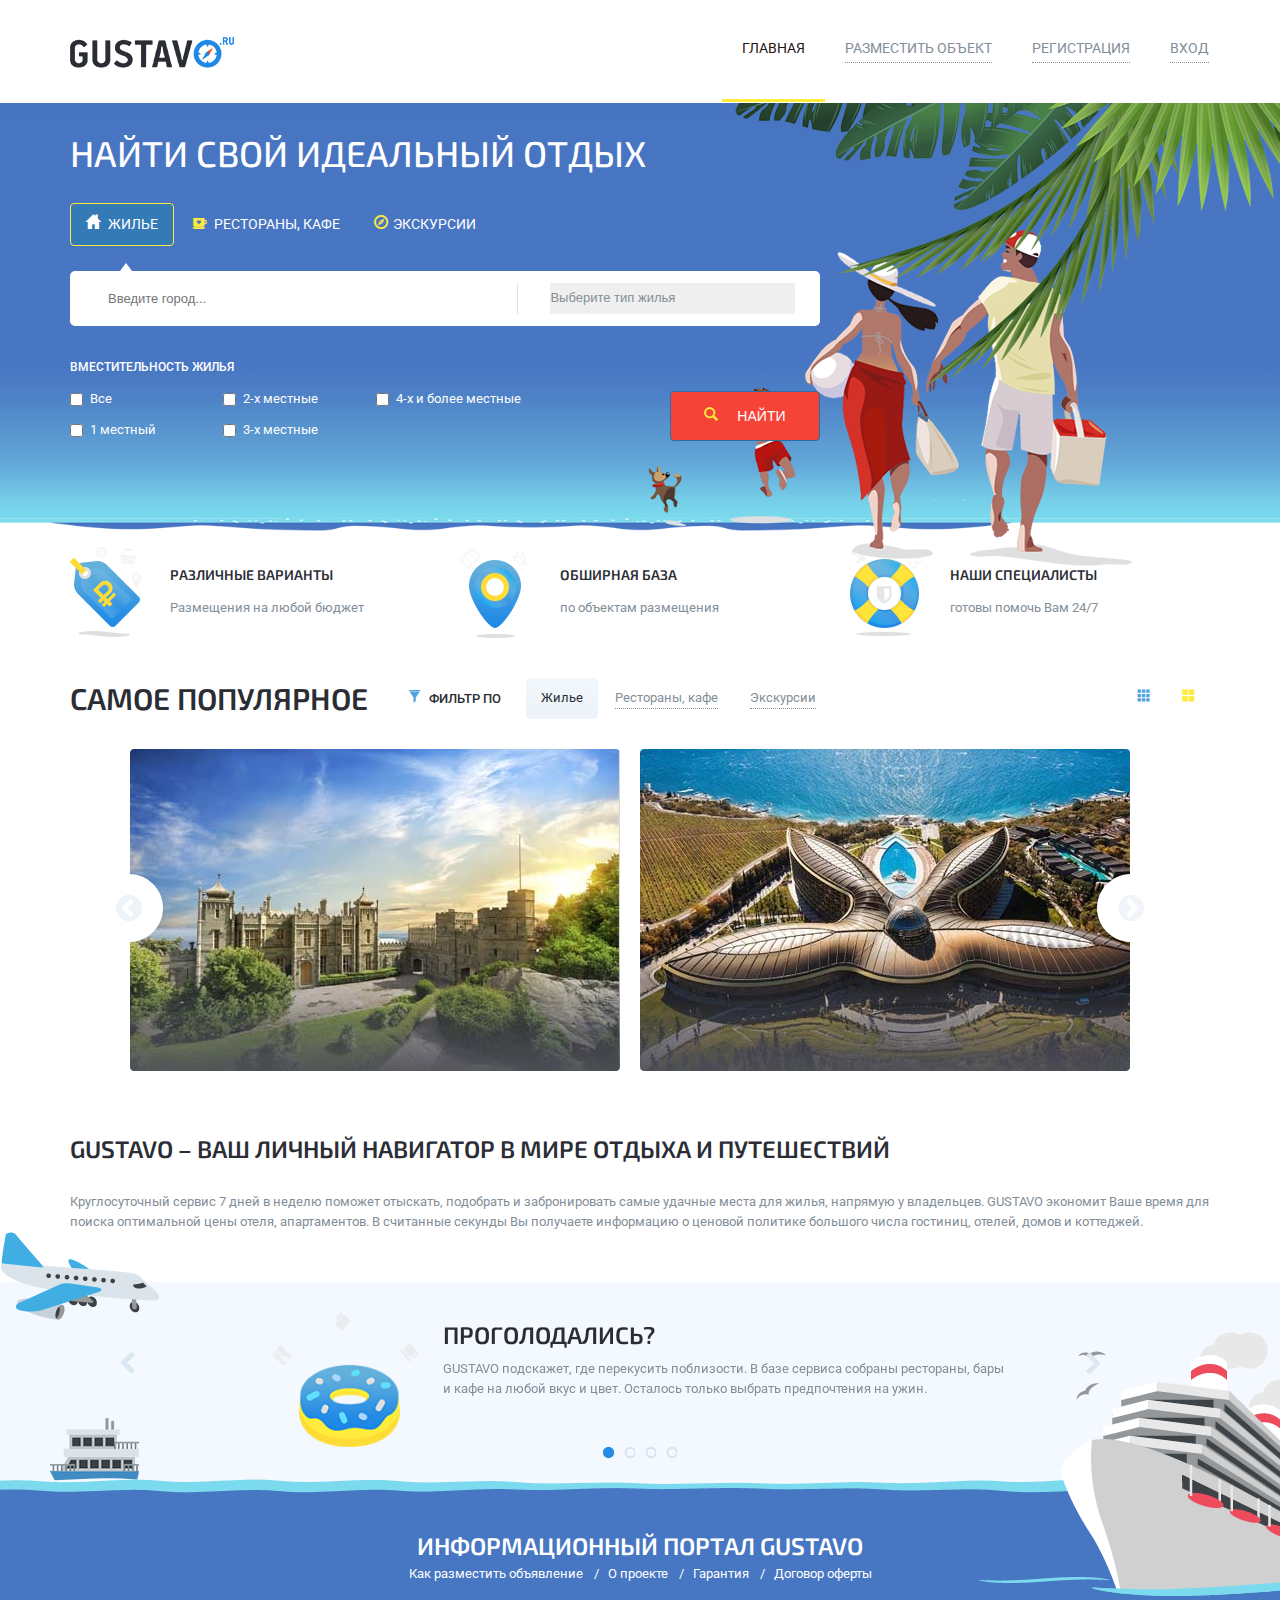
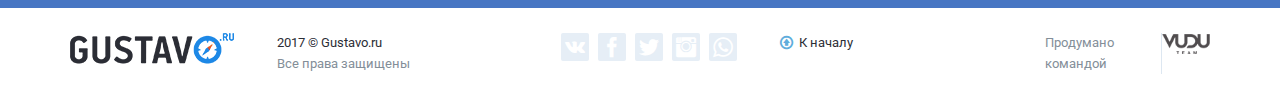
==== commit 4e9a3b4f: "01/05" ====
--- a/index.html
+++ b/index.html
@@ -181,13 +181,13 @@
 				<h4>Самое Популярное</h4>
 				<span><span class="glyphicons glyphicons-filter"></span> Фильтр по</span>
 				<ul class="nav nav-pills main_gallery_pills">
-					 <li class="active"><a data-toggle="pill" href="#home2">Жилье</a></li>
-					 <li><a data-toggle="pill" href="#menu11">Рестораны, кафе</a></li>
-					 <li><a data-toggle="pill" href="#menu12">Экскурсии</a></li>
+					 <li class="active"><a data-toggle="pill" href="#menu15">Жилье</a></li>
+					 <li><a data-toggle="pill" href="#menu13">Рестораны, кафе</a></li>
+					 <li><a data-toggle="pill" href="#menu14">Экскурсии</a></li>
 					</ul>
 				</div>
 					<ul class="nav nav-pills main_gallery_grid">
-					  <li ><a data-toggle="pill" href="#menu11"><span class="glyphicons glyphicons-show-thumbnails"></span></a></li>
+					  <li class="reinit2"><a data-toggle="pill" href="#menu11"><span class="glyphicons glyphicons-show-thumbnails"></span></a></li>
 					  <li class="active"><a data-toggle="pill" href="#home2"><span class="glyphicons glyphicons-show-big-thumbnails"></span></a></li>
 					</ul>
 					</div>
@@ -229,7 +229,7 @@
 
 					  </div>
 					  <div id="menu11" class="tab-pane fade slider_6_item">
-					    <ul>
+					    <ul id="menu66">
 					    	<li class="slide_6_item">
 					    		<a href="">
 						    		<span></span>
@@ -329,13 +329,34 @@
 				<div class="row">
 					<div class="col-md-12 footer_slider_block">
 						<ul>
-							<li class="footer_slide_block">
+							<li class="footer_slide_block ">
 								<div class="footer_slide_block_img_wrap">
 									<img src="images/f_slide.png" alt="">
 								</div>
 								<div class="footer_slide_block_desk">
 									<h6>Проголодались? </h6>
-									<p>GUSTAVO подскажет, где перекусить поблизости. В базе сервиса собраны рестораны, бары и кафе на любой вкус и цвет. Осталось только выбрать предпочтения на ужин.</p>
+									<p>GUSTAVO подскажет, где перекусить поблизости. В базе сервиса собраны рестораны, бары и кафе на любой вкус и цвет. Осталось только выбрать предпочтения на ужин.
+									</p>
+								</div>
+							</li>
+							<li class="footer_slide_block ">
+								<div class="footer_slide_block_img_wrap">
+									<img src="images/f_slide.png" alt="">
+								</div>
+								<div class="footer_slide_block_desk">
+									<h6>Проголодались? </h6>
+									<p>GUSTAVO подскажет, где перекусить поблизости. В базе сервиса собраны рестораны, бары и кафе на любой вкус и цвет. Осталось только выбрать предпочтения на ужин.
+									</p>
+								</div>
+							</li>
+							<li class="footer_slide_block ">
+								<div class="footer_slide_block_img_wrap">
+									<img src="images/f_slide.png" alt="">
+								</div>
+								<div class="footer_slide_block_desk">
+									<h6>Проголодались? </h6>
+									<p>GUSTAVO подскажет, где перекусить поблизости. В базе сервиса собраны рестораны, бары и кафе на любой вкус и цвет. Осталось только выбрать предпочтения на ужин.
+									</p>
 								</div>
 							</li>
 							<li class="footer_slide_block">
@@ -384,19 +405,19 @@
 							<span>Все права защищены </span>
 						</div>
 					</div>
-					<div class="col-md-3 col-md-offset-1 footer_bottom_nav">
+					<div class="col-md-4 col-md-offset-1 footer_bottom_nav">
 						<ul class="footer_bottom_nav_social">
-							<li><a href=""></a></li>
-							<li><a href=""></a></li>
-							<li><a href=""></a></li>
-							<li><a href=""></a></li>
-							<li><a href=""></a></li>
+							<li><a href="#" > <span class="icon-DCQmU9QnQS" ></span></a></li>
+							<li><a href="#"> <span class="icon-Q3U1uzgmf" ></span></a></li>
+							<li><a href="#"><span class="icon-XxFIR42AtH" ></span></a></li>
+							<li><a href="#"><span class="icon-Gmwjn9LfI3" ></span></a></li>
+							<li><a href="#"><span class="icon-gObfuOLptI" ></span></a></li>
 						</ul>
 						<div class="footer_back">
-							<a href="">К началу</a>
-						</div>
-					</div>
-					<div class="col-md-2 col-md-offset-2 footer_bottom_team">
+							<a href="#"><span class="glyphicons glyphicons-upload"></span> К началу</a>
+						</div>
+					</div>
+					<div class="col-md-2 col-md-offset-1 footer_bottom_team">
 							<div class="footer_bottom_team_desk">
 									<span>Продумано командой</span>
 							</div>
@@ -413,31 +434,8 @@
 	 <script src="https://code.jquery.com/jquery-2.2.4.min.js"></script>
    <script src="js/bootstrap.min.js"></script>
    <script src="js/slick.min.js"></script>
-		 <script>
-		 			$(document).ready(function () {
-	$('.slider_2_item ul').slick({
-		dots: false,
-  infinite: true,
-  slidesToShow: 2,
-  slidesToScroll: 2
-});
-	})
-
-		 			$(document).ready(function () {
-	$('.slider_6_item ul').slick({
-		dots: false,
-  infinite: true,
-  slidesToShow: 3,
-  slidesToScroll: 3
-});
-	})
-		 				$(document).ready(function () {
-	$('.footer_slider_block ul').slick({
-		dots: true,
-  infinite: true
-});
-	})
-		 </script>
+    <script src="js/gustavo.js"></script>
+		
 </body>
 
 </html>--- a/css/glyphicons.css
+++ b/css/glyphicons.css
@@ -1 +1,43 @@
-@font-face{font-family:'Glyphicons Regular';src:url('../fonts/glyphicons-regular.eot');src:url('../fonts/glyphicons-regular.eot?#iefix') format('embedded-opentype'),url('../fonts/glyphicons-regular.woff2') format('woff2'),url('../fonts/glyphicons-regular.woff') format('woff'),url('../fonts/glyphicons-regular.ttf') format('truetype'),url('../fonts/glyphicons-regular.svg#glyphiconsregular') format('svg')}.glyphicons{position:relative;top:1px;display:inline-block;font-family:'Glyphicons Regular';font-style:normal;font-weight:normal;line-height:1;vertical-align:top;-webkit-font-smoothing:antialiased;-moz-osx-font-smoothing:grayscale}.glyphicons.x05{font-size:12px}.glyphicons.x2{font-size:48px}.glyphicons.x3{font-size:72px}.glyphicons.x4{font-size:96px}.glyphicons.x5{font-size:120px}.glyphicons.light:before{color:#f2f2f2}.glyphicons.drop:before{text-shadow:-1px 1px 3px rgba(0,0,0,0.3)}.glyphicons.flip{-moz-transform:scaleX(-1);-o-transform:scaleX(-1);-webkit-transform:scaleX(-1);transform:scaleX(-1);filter:FlipH;-ms-filter:"FlipH"}.glyphicons.flipv{-moz-transform:scaleY(-1);-o-transform:scaleY(-1);-webkit-transform:scaleY(-1);transform:scaleY(-1);filter:FlipV;-ms-filter:"FlipV"}.glyphicons.rotate90{-webkit-transform:rotate(90deg);-moz-transform:rotate(90deg);-ms-transform:rotate(90deg);transform:rotate(90deg)}.glyphicons.rotate180{-webkit-transform:rotate(180deg);-moz-transform:rotate(180deg);-ms-transform:rotate(180deg);transform:rotate(180deg)}.glyphicons.rotate270{-webkit-transform:rotate(270deg);-moz-transform:rotate(270deg);-ms-transform:rotate(270deg);transform:rotate(270deg)}.glyphicons-glass:before{content:"\E001"}.glyphicons-leaf:before{content:"\E002"}.glyphicons-dog:before{content:"\E003"}.glyphicons-user:before{content:"\E004"}.glyphicons-girl:before{content:"\E005"}.glyphicons-car:before{content:"\E006"}.glyphicons-user-add:before{content:"\E007"}.glyphicons-user-remove:before{content:"\E008"}.glyphicons-film:before{content:"\E009"}.glyphicons-magic:before{content:"\E010"}.glyphicons-envelope:before{content:"\2709"}.glyphicons-camera:before{content:"\E011"}.glyphicons-heart:before{content:"\E013"}.glyphicons-beach-umbrella:before{content:"\E014"}.glyphicons-train:before{content:"\E015"}.glyphicons-print:before{content:"\E016"}.glyphicons-bin:before{content:"\E017"}.glyphicons-music:before{content:"\E018"}.glyphicons-note:before{content:"\E019"}.glyphicons-heart-empty:before{content:"\E020"}.glyphicons-home:before{content:"\E021"}.glyphicons-snowflake:before{content:"\2744"}.glyphicons-fire:before{content:"\E023"}.glyphicons-magnet:before{content:"\E024"}.glyphicons-parents:before{content:"\E025"}.glyphicons-binoculars:before{content:"\E026"}.glyphicons-road:before{content:"\E027"}.glyphicons-search:before{content:"\E028"}.glyphicons-cars:before{content:"\E029"}.glyphicons-notes-2:before{content:"\E030"}.glyphicons-pencil:before{content:"\270F"}.glyphicons-bus:before{content:"\E032"}.glyphicons-wifi-alt:before{content:"\E033"}.glyphicons-luggage:before{content:"\E034"}.glyphicons-old-man:before{content:"\E035"}.glyphicons-woman:before{content:"\E036"}.glyphicons-file:before{content:"\E037"}.glyphicons-coins:before{content:"\E038"}.glyphicons-airplane:before{content:"\2708"}.glyphicons-notes:before{content:"\E040"}.glyphicons-stats:before{content:"\E041"}.glyphicons-charts:before{content:"\E042"}.glyphicons-pie-chart:before{content:"\E043"}.glyphicons-group:before{content:"\E044"}.glyphicons-keys:before{content:"\E045"}.glyphicons-calendar:before{content:"\E046"}.glyphicons-router:before{content:"\E047"}.glyphicons-camera-small:before{content:"\E048"}.glyphicons-star-empty:before{content:"\E049"}.glyphicons-star:before{content:"\E050"}.glyphicons-link:before{content:"\E051"}.glyphicons-eye-open:before{content:"\E052"}.glyphicons-eye-close:before{content:"\E053"}.glyphicons-alarm:before{content:"\E054"}.glyphicons-clock:before{content:"\E055"}.glyphicons-stopwatch:before{content:"\E056"}.glyphicons-projector:before{content:"\E057"}.glyphicons-history:before{content:"\E058"}.glyphicons-truck:before{content:"\E059"}.glyphicons-cargo:before{content:"\E060"}.glyphicons-compass:before{content:"\E061"}.glyphicons-keynote:before{content:"\E062"}.glyphicons-paperclip:before{content:"\E063"}.glyphicons-power:before{content:"\E064"}.glyphicons-lightbulb:before{content:"\E065"}.glyphicons-tag:before{content:"\E066"}.glyphicons-tags:before{content:"\E067"}.glyphicons-cleaning:before{content:"\E068"}.glyphicons-ruler:before{content:"\E069"}.glyphicons-gift:before{content:"\E070"}.glyphicons-umbrella:before{content:"\2602"}.glyphicons-book:before{content:"\E072"}.glyphicons-bookmark:before{content:"\E073"}.glyphicons-wifi:before{content:"\E074"}.glyphicons-cup:before{content:"\E075"}.glyphicons-stroller:before{content:"\E076"}.glyphicons-headphones:before{content:"\E077"}.glyphicons-headset:before{content:"\E078"}.glyphicons-warning-sign:before{content:"\E079"}.glyphicons-signal:before{content:"\E080"}.glyphicons-retweet:before{content:"\E081"}.glyphicons-refresh:before{content:"\E082"}.glyphicons-roundabout:before{content:"\E083"}.glyphicons-random:before{content:"\E084"}.glyphicons-heat:before{content:"\E085"}.glyphicons-repeat:before{content:"\E086"}.glyphicons-display:before{content:"\E087"}.glyphicons-log-book:before{content:"\E088"}.glyphicons-address-book:before{content:"\E089"}.glyphicons-building:before{content:"\E090"}.glyphicons-eyedropper:before{content:"\E091"}.glyphicons-adjust:before{content:"\E092"}.glyphicons-tint:before{content:"\E093"}.glyphicons-crop:before{content:"\E094"}.glyphicons-vector-path-square:before{content:"\E095"}.glyphicons-vector-path-circle:before{content:"\E096"}.glyphicons-vector-path-polygon:before{content:"\E097"}.glyphicons-vector-path-line:before{content:"\E098"}.glyphicons-vector-path-curve:before{content:"\E099"}.glyphicons-vector-path-all:before{content:"\E100"}.glyphicons-font:before{content:"\E101"}.glyphicons-italic:before{content:"\E102"}.glyphicons-bold:before{content:"\E103"}.glyphicons-text-underline:before{content:"\E104"}.glyphicons-text-strike:before{content:"\E105"}.glyphicons-text-height:before{content:"\E106"}.glyphicons-text-width:before{content:"\E107"}.glyphicons-text-resize:before{content:"\E108"}.glyphicons-left-indent:before{content:"\E109"}.glyphicons-right-indent:before{content:"\E110"}.glyphicons-align-left:before{content:"\E111"}.glyphicons-align-center:before{content:"\E112"}.glyphicons-align-right:before{content:"\E113"}.glyphicons-justify:before{content:"\E114"}.glyphicons-list:before{content:"\E115"}.glyphicons-text-smaller:before{content:"\E116"}.glyphicons-text-bigger:before{content:"\E117"}.glyphicons-embed:before{content:"\E118"}.glyphicons-embed-close:before{content:"\E119"}.glyphicons-table:before{content:"\E120"}.glyphicons-message-full:before{content:"\E121"}.glyphicons-message-empty:before{content:"\E122"}.glyphicons-message-in:before{content:"\E123"}.glyphicons-message-out:before{content:"\E124"}.glyphicons-message-plus:before{content:"\E125"}.glyphicons-message-minus:before{content:"\E126"}.glyphicons-message-ban:before{content:"\E127"}.glyphicons-message-flag:before{content:"\E128"}.glyphicons-message-lock:before{content:"\E129"}.glyphicons-message-new:before{content:"\E130"}.glyphicons-inbox:before{content:"\E131"}.glyphicons-inbox-plus:before{content:"\E132"}.glyphicons-inbox-minus:before{content:"\E133"}.glyphicons-inbox-lock:before{content:"\E134"}.glyphicons-inbox-in:before{content:"\E135"}.glyphicons-inbox-out:before{content:"\E136"}.glyphicons-cogwheel:before{content:"\E137"}.glyphicons-cogwheels:before{content:"\E138"}.glyphicons-picture:before{content:"\E139"}.glyphicons-adjust-alt:before{content:"\E140"}.glyphicons-database-lock:before{content:"\E141"}.glyphicons-database-plus:before{content:"\E142"}.glyphicons-database-minus:before{content:"\E143"}.glyphicons-database-ban:before{content:"\E144"}.glyphicons-folder-open:before{content:"\E145"}.glyphicons-folder-plus:before{content:"\E146"}.glyphicons-folder-minus:before{content:"\E147"}.glyphicons-folder-lock:before{content:"\E148"}.glyphicons-folder-flag:before{content:"\E149"}.glyphicons-folder-new:before{content:"\E150"}.glyphicons-edit:before{content:"\E151"}.glyphicons-new-window:before{content:"\E152"}.glyphicons-check:before{content:"\E153"}.glyphicons-unchecked:before{content:"\E154"}.glyphicons-more-windows:before{content:"\E155"}.glyphicons-show-big-thumbnails:before{content:"\E156"}.glyphicons-show-thumbnails:before{content:"\E157"}.glyphicons-show-thumbnails-with-lines:before{content:"\E158"}.glyphicons-show-lines:before{content:"\E159"}.glyphicons-playlist:before{content:"\E160"}.glyphicons-imac:before{content:"\E161"}.glyphicons-macbook:before{content:"\E162"}.glyphicons-ipad:before{content:"\E163"}.glyphicons-iphone:before{content:"\E164"}.glyphicons-iphone-transfer:before{content:"\E165"}.glyphicons-iphone-exchange:before{content:"\E166"}.glyphicons-ipod:before{content:"\E167"}.glyphicons-ipod-shuffle:before{content:"\E168"}.glyphicons-ear-plugs:before{content:"\E169"}.glyphicons-record:before{content:"\E170"}.glyphicons-step-backward:before{content:"\E171"}.glyphicons-fast-backward:before{content:"\E172"}.glyphicons-rewind:before{content:"\E173"}.glyphicons-play:before{content:"\E174"}.glyphicons-pause:before{content:"\E175"}.glyphicons-stop:before{content:"\E176"}.glyphicons-forward:before{content:"\E177"}.glyphicons-fast-forward:before{content:"\E178"}.glyphicons-step-forward:before{content:"\E179"}.glyphicons-eject:before{content:"\E180"}.glyphicons-facetime-video:before{content:"\E181"}.glyphicons-download-alt:before{content:"\E182"}.glyphicons-mute:before{content:"\E183"}.glyphicons-volume-down:before{content:"\E184"}.glyphicons-volume-up:before{content:"\E185"}.glyphicons-screenshot:before{content:"\E186"}.glyphicons-move:before{content:"\E187"}.glyphicons-more:before{content:"\E188"}.glyphicons-brightness-reduce:before{content:"\E189"}.glyphicons-brightness-increase:before{content:"\E190"}.glyphicons-circle-plus:before{content:"\E191"}.glyphicons-circle-minus:before{content:"\E192"}.glyphicons-circle-remove:before{content:"\E193"}.glyphicons-circle-ok:before{content:"\E194"}.glyphicons-circle-question-mark:before{content:"\E195"}.glyphicons-circle-info:before{content:"\E196"}.glyphicons-circle-exclamation-mark:before{content:"\E197"}.glyphicons-remove:before{content:"\E198"}.glyphicons-ok:before{content:"\E199"}.glyphicons-ban:before{content:"\E200"}.glyphicons-download:before{content:"\E201"}.glyphicons-upload:before{content:"\E202"}.glyphicons-shopping-cart:before{content:"\E203"}.glyphicons-lock:before{content:"\E204"}.glyphicons-unlock:before{content:"\E205"}.glyphicons-electricity:before{content:"\E206"}.glyphicons-ok-2:before{content:"\E207"}.glyphicons-remove-2:before{content:"\E208"}.glyphicons-cart-out:before{content:"\E209"}.glyphicons-cart-in:before{content:"\E210"}.glyphicons-left-arrow:before{content:"\E211"}.glyphicons-right-arrow:before{content:"\E212"}.glyphicons-down-arrow:before{content:"\E213"}.glyphicons-up-arrow:before{content:"\E214"}.glyphicons-resize-small:before{content:"\E215"}.glyphicons-resize-full:before{content:"\E216"}.glyphicons-circle-arrow-left:before{content:"\E217"}.glyphicons-circle-arrow-right:before{content:"\E218"}.glyphicons-circle-arrow-top:before{content:"\E219"}.glyphicons-circle-arrow-down:before{content:"\E220"}.glyphicons-play-button:before{content:"\E221"}.glyphicons-unshare:before{content:"\E222"}.glyphicons-share:before{content:"\E223"}.glyphicons-chevron-right:before{content:"\E224"}.glyphicons-chevron-left:before{content:"\E225"}.glyphicons-bluetooth:before{content:"\E226"}.glyphicons-euro:before{content:"\20AC"}.glyphicons-usd:before{content:"\E228"}.glyphicons-gbp:before{content:"\E229"}.glyphicons-retweet-2:before{content:"\E230"}.glyphicons-moon:before{content:"\E231"}.glyphicons-sun:before{content:"\2609"}.glyphicons-cloud:before{content:"\2601"}.glyphicons-direction:before{content:"\E234"}.glyphicons-brush:before{content:"\E235"}.glyphicons-pen:before{content:"\E236"}.glyphicons-zoom-in:before{content:"\E237"}.glyphicons-zoom-out:before{content:"\E238"}.glyphicons-pin:before{content:"\E239"}.glyphicons-albums:before{content:"\E240"}.glyphicons-rotation-lock:before{content:"\E241"}.glyphicons-flash:before{content:"\E242"}.glyphicons-google-maps:before{content:"\E243"}.glyphicons-anchor:before{content:"\2693"}.glyphicons-conversation:before{content:"\E245"}.glyphicons-chat:before{content:"\E246"}.glyphicons-male:before{content:"\E247"}.glyphicons-female:before{content:"\E248"}.glyphicons-asterisk:before{content:"\002A"}.glyphicons-divide:before{content:"\00F7"}.glyphicons-snorkel-diving:before{content:"\E251"}.glyphicons-scuba-diving:before{content:"\E252"}.glyphicons-oxygen-bottle:before{content:"\E253"}.glyphicons-fins:before{content:"\E254"}.glyphicons-fishes:before{content:"\E255"}.glyphicons-boat:before{content:"\E256"}.glyphicons-delete:before{content:"\E257"}.glyphicons-sheriffs-star:before{content:"\E258"}.glyphicons-qrcode:before{content:"\E259"}.glyphicons-barcode:before{content:"\E260"}.glyphicons-pool:before{content:"\E261"}.glyphicons-buoy:before{content:"\E262"}.glyphicons-spade:before{content:"\E263"}.glyphicons-bank:before{content:"\E264"}.glyphicons-vcard:before{content:"\E265"}.glyphicons-electrical-plug:before{content:"\E266"}.glyphicons-flag:before{content:"\E267"}.glyphicons-credit-card:before{content:"\E268"}.glyphicons-keyboard-wireless:before{content:"\E269"}.glyphicons-keyboard-wired:before{content:"\E270"}.glyphicons-shield:before{content:"\E271"}.glyphicons-ring:before{content:"\02DA"}.glyphicons-cake:before{content:"\E273"}.glyphicons-drink:before{content:"\E274"}.glyphicons-beer:before{content:"\E275"}.glyphicons-fast-food:before{content:"\E276"}.glyphicons-cutlery:before{content:"\E277"}.glyphicons-pizza:before{content:"\E278"}.glyphicons-birthday-cake:before{content:"\E279"}.glyphicons-tablet:before{content:"\E280"}.glyphicons-settings:before{content:"\E281"}.glyphicons-bullets:before{content:"\E282"}.glyphicons-cardio:before{content:"\E283"}.glyphicons-t-shirt:before{content:"\E284"}.glyphicons-pants:before{content:"\E285"}.glyphicons-sweater:before{content:"\E286"}.glyphicons-fabric:before{content:"\E287"}.glyphicons-leather:before{content:"\E288"}.glyphicons-scissors:before{content:"\E289"}.glyphicons-bomb:before{content:"\E290"}.glyphicons-skull:before{content:"\E291"}.glyphicons-celebration:before{content:"\E292"}.glyphicons-tea-kettle:before{content:"\E293"}.glyphicons-french-press:before{content:"\E294"}.glyphicons-coffee-cup:before{content:"\E295"}.glyphicons-pot:before{content:"\E296"}.glyphicons-grater:before{content:"\E297"}.glyphicons-kettle:before{content:"\E298"}.glyphicons-hospital:before{content:"\E299"}.glyphicons-hospital-h:before{content:"\E300"}.glyphicons-microphone:before{content:"\E301"}.glyphicons-webcam:before{content:"\E302"}.glyphicons-temple-christianity-church:before{content:"\E303"}.glyphicons-temple-islam:before{content:"\E304"}.glyphicons-temple-hindu:before{content:"\E305"}.glyphicons-temple-buddhist:before{content:"\E306"}.glyphicons-bicycle:before{content:"\E307"}.glyphicons-life-preserver:before{content:"\E308"}.glyphicons-share-alt:before{content:"\E309"}.glyphicons-comments:before{content:"\E310"}.glyphicons-flower:before{content:"\2698"}.glyphicons-baseball:before{content:"\26BE"}.glyphicons-rugby:before{content:"\E313"}.glyphicons-ax:before{content:"\E314"}.glyphicons-table-tennis:before{content:"\E315"}.glyphicons-bowling:before{content:"\E316"}.glyphicons-tree-conifer:before{content:"\E317"}.glyphicons-tree-deciduous:before{content:"\E318"}.glyphicons-more-items:before{content:"\E319"}.glyphicons-sort:before{content:"\E320"}.glyphicons-filter:before{content:"\E321"}.glyphicons-gamepad:before{content:"\E322"}.glyphicons-playing-dices:before{content:"\E323"}.glyphicons-calculator:before{content:"\E324"}.glyphicons-tie:before{content:"\E325"}.glyphicons-wallet:before{content:"\E326"}.glyphicons-piano:before{content:"\E327"}.glyphicons-sampler:before{content:"\E328"}.glyphicons-podium:before{content:"\E329"}.glyphicons-soccer-ball:before{content:"\E330"}.glyphicons-blog:before{content:"\E331"}.glyphicons-dashboard:before{content:"\E332"}.glyphicons-certificate:before{content:"\E333"}.glyphicons-bell:before{content:"\E334"}.glyphicons-candle:before{content:"\E335"}.glyphicons-pushpin:before{content:"\E336"}.glyphicons-iphone-shake:before{content:"\E337"}.glyphicons-pin-flag:before{content:"\E338"}.glyphicons-turtle:before{content:"\E339"}.glyphicons-rabbit:before{content:"\E340"}.glyphicons-globe:before{content:"\E341"}.glyphicons-briefcase:before{content:"\E342"}.glyphicons-hdd:before{content:"\E343"}.glyphicons-thumbs-up:before{content:"\E344"}.glyphicons-thumbs-down:before{content:"\E345"}.glyphicons-hand-right:before{content:"\E346"}.glyphicons-hand-left:before{content:"\E347"}.glyphicons-hand-up:before{content:"\E348"}.glyphicons-hand-down:before{content:"\E349"}.glyphicons-fullscreen:before{content:"\E350"}.glyphicons-shopping-bag:before{content:"\E351"}.glyphicons-book-open:before{content:"\E352"}.glyphicons-nameplate:before{content:"\E353"}.glyphicons-nameplate-alt:before{content:"\E354"}.glyphicons-vases:before{content:"\E355"}.glyphicons-bullhorn:before{content:"\E356"}.glyphicons-dumbbell:before{content:"\E357"}.glyphicons-suitcase:before{content:"\E358"}.glyphicons-file-import:before{content:"\E359"}.glyphicons-file-export:before{content:"\E360"}.glyphicons-bug:before{content:"\E361"}.glyphicons-crown:before{content:"\E362"}.glyphicons-smoking:before{content:"\E363"}.glyphicons-cloud-download:before{content:"\E364"}.glyphicons-cloud-upload:before{content:"\E365"}.glyphicons-restart:before{content:"\E366"}.glyphicons-security-camera:before{content:"\E367"}.glyphicons-expand:before{content:"\E368"}.glyphicons-collapse:before{content:"\E369"}.glyphicons-collapse-top:before{content:"\E370"}.glyphicons-globe-af:before{content:"\E371"}.glyphicons-global:before{content:"\E372"}.glyphicons-spray:before{content:"\E373"}.glyphicons-nails:before{content:"\E374"}.glyphicons-claw-hammer:before{content:"\E375"}.glyphicons-classic-hammer:before{content:"\E376"}.glyphicons-hand-saw:before{content:"\E377"}.glyphicons-riflescope:before{content:"\E378"}.glyphicons-electrical-socket-eu:before{content:"\E379"}.glyphicons-electrical-socket-us:before{content:"\E380"}.glyphicons-message-forward:before{content:"\E381"}.glyphicons-coat-hanger:before{content:"\E382"}.glyphicons-dress:before{content:"\E383"}.glyphicons-bathrobe:before{content:"\E384"}.glyphicons-shirt:before{content:"\E385"}.glyphicons-underwear:before{content:"\E386"}.glyphicons-log-in:before{content:"\E387"}.glyphicons-log-out:before{content:"\E388"}.glyphicons-exit:before{content:"\E389"}.glyphicons-new-window-alt:before{content:"\E390"}.glyphicons-video-sd:before{content:"\E391"}.glyphicons-video-hd:before{content:"\E392"}.glyphicons-subtitles:before{content:"\E393"}.glyphicons-sound-stereo:before{content:"\E394"}.glyphicons-sound-dolby:before{content:"\E395"}.glyphicons-sound-5-1:before{content:"\E396"}.glyphicons-sound-6-1:before{content:"\E397"}.glyphicons-sound-7-1:before{content:"\E398"}.glyphicons-copyright-mark:before{content:"\E399"}.glyphicons-registration-mark:before{content:"\E400"}.glyphicons-radar:before{content:"\E401"}.glyphicons-skateboard:before{content:"\E402"}.glyphicons-golf-course:before{content:"\E403"}.glyphicons-sorting:before{content:"\E404"}.glyphicons-sort-by-alphabet:before{content:"\E405"}.glyphicons-sort-by-alphabet-alt:before{content:"\E406"}.glyphicons-sort-by-order:before{content:"\E407"}.glyphicons-sort-by-order-alt:before{content:"\E408"}.glyphicons-sort-by-attributes:before{content:"\E409"}.glyphicons-sort-by-attributes-alt:before{content:"\E410"}.glyphicons-compressed:before{content:"\E411"}.glyphicons-package:before{content:"\E412"}.glyphicons-cloud-plus:before{content:"\E413"}.glyphicons-cloud-minus:before{content:"\E414"}.glyphicons-disk-save:before{content:"\E415"}.glyphicons-disk-open:before{content:"\E416"}.glyphicons-disk-saved:before{content:"\E417"}.glyphicons-disk-remove:before{content:"\E418"}.glyphicons-disk-import:before{content:"\E419"}.glyphicons-disk-export:before{content:"\E420"}.glyphicons-tower:before{content:"\E421"}.glyphicons-send:before{content:"\E422"}.glyphicons-git-branch:before{content:"\E423"}.glyphicons-git-create:before{content:"\E424"}.glyphicons-git-private:before{content:"\E425"}.glyphicons-git-delete:before{content:"\E426"}.glyphicons-git-merge:before{content:"\E427"}.glyphicons-git-pull-request:before{content:"\E428"}.glyphicons-git-compare:before{content:"\E429"}.glyphicons-git-commit:before{content:"\E430"}.glyphicons-construction-cone:before{content:"\E431"}.glyphicons-shoe-steps:before{content:"\E432"}.glyphicons-plus:before{content:"\002B"}.glyphicons-minus:before{content:"\2212"}.glyphicons-redo:before{content:"\E435"}.glyphicons-undo:before{content:"\E436"}.glyphicons-golf:before{content:"\E437"}.glyphicons-hockey:before{content:"\E438"}.glyphicons-pipe:before{content:"\E439"}.glyphicons-wrench:before{content:"\E440"}.glyphicons-folder-closed:before{content:"\E441"}.glyphicons-phone-alt:before{content:"\E442"}.glyphicons-earphone:before{content:"\E443"}.glyphicons-floppy-disk:before{content:"\E444"}.glyphicons-floppy-saved:before{content:"\E445"}.glyphicons-floppy-remove:before{content:"\E446"}.glyphicons-floppy-save:before{content:"\E447"}.glyphicons-floppy-open:before{content:"\E448"}.glyphicons-translate:before{content:"\E449"}.glyphicons-fax:before{content:"\E450"}.glyphicons-factory:before{content:"\E451"}.glyphicons-shop-window:before{content:"\E452"}.glyphicons-shop:before{content:"\E453"}.glyphicons-kiosk:before{content:"\E454"}.glyphicons-kiosk-wheels:before{content:"\E455"}.glyphicons-kiosk-light:before{content:"\E456"}.glyphicons-kiosk-food:before{content:"\E457"}.glyphicons-transfer:before{content:"\E458"}.glyphicons-money:before{content:"\E459"}.glyphicons-header:before{content:"\E460"}.glyphicons-blacksmith:before{content:"\E461"}.glyphicons-saw-blade:before{content:"\E462"}.glyphicons-basketball:before{content:"\E463"}.glyphicons-server:before{content:"\E464"}.glyphicons-server-plus:before{content:"\E465"}.glyphicons-server-minus:before{content:"\E466"}.glyphicons-server-ban:before{content:"\E467"}.glyphicons-server-flag:before{content:"\E468"}.glyphicons-server-lock:before{content:"\E469"}.glyphicons-server-new:before{content:"\E470"}.glyphicons-charging-station:before{content:"\F471"}.glyphicons-gas-station:before{content:"\E472"}.glyphicons-target:before{content:"\E473"}.glyphicons-bed-alt:before{content:"\E474"}.glyphicons-mosquito-net:before{content:"\E475"}.glyphicons-dining-set:before{content:"\E476"}.glyphicons-plate-of-food:before{content:"\E477"}.glyphicons-hygiene-kit:before{content:"\E478"}.glyphicons-blackboard:before{content:"\E479"}.glyphicons-marriage:before{content:"\E480"}.glyphicons-bucket:before{content:"\E481"}.glyphicons-none-color-swatch:before{content:"\E482"}.glyphicons-bring-forward:before{content:"\E483"}.glyphicons-bring-to-front:before{content:"\E484"}.glyphicons-send-backward:before{content:"\E485"}.glyphicons-send-to-back:before{content:"\E486"}.glyphicons-fit-frame-to-image:before{content:"\E487"}.glyphicons-fit-image-to-frame:before{content:"\E488"}.glyphicons-multiple-displays:before{content:"\E489"}.glyphicons-handshake:before{content:"\E490"}.glyphicons-child:before{content:"\E491"}.glyphicons-baby-formula:before{content:"\E492"}.glyphicons-medicine:before{content:"\E493"}.glyphicons-atv-vehicle:before{content:"\E494"}.glyphicons-motorcycle:before{content:"\E495"}.glyphicons-bed:before{content:"\E496"}.glyphicons-tent:before{content:"\26FA"}.glyphicons-glasses:before{content:"\E498"}.glyphicons-sunglasses:before{content:"\E499"}.glyphicons-family:before{content:"\E500"}.glyphicons-education:before{content:"\E501"}.glyphicons-shoes:before{content:"\E502"}.glyphicons-map:before{content:"\E503"}.glyphicons-cd:before{content:"\E504"}.glyphicons-alert:before{content:"\E505"}.glyphicons-piggy-bank:before{content:"\E506"}.glyphicons-star-half:before{content:"\E507"}.glyphicons-cluster:before{content:"\E508"}.glyphicons-flowchart:before{content:"\E509"}.glyphicons-commodities:before{content:"\E510"}.glyphicons-duplicate:before{content:"\E511"}.glyphicons-copy:before{content:"\E512"}.glyphicons-paste:before{content:"\E513"}.glyphicons-bath-bathtub:before{content:"\E514"}.glyphicons-bath-shower:before{content:"\E515"}.glyphicons-shower:before{content:"\1F6BF"}.glyphicons-menu-hamburger:before{content:"\E517"}.glyphicons-option-vertical:before{content:"\E518"}.glyphicons-option-horizontal:before{content:"\E519"}.glyphicons-currency-conversion:before{content:"\E520"}.glyphicons-user-ban:before{content:"\E521"}.glyphicons-user-lock:before{content:"\E522"}.glyphicons-user-flag:before{content:"\E523"}.glyphicons-user-asterisk:before{content:"\E524"}.glyphicons-user-alert:before{content:"\E525"}.glyphicons-user-key:before{content:"\E526"}.glyphicons-user-conversation:before{content:"\E527"}.glyphicons-database:before{content:"\E528"}.glyphicons-database-search:before{content:"\E529"}.glyphicons-list-alt:before{content:"\E530"}.glyphicons-hazard-sign:before{content:"\E531"}.glyphicons-hazard:before{content:"\E532"}.glyphicons-stop-sign:before{content:"\E533"}.glyphicons-lab:before{content:"\E534"}.glyphicons-lab-alt:before{content:"\E535"}.glyphicons-ice-cream:before{content:"\E536"}.glyphicons-ice-lolly:before{content:"\E537"}.glyphicons-ice-lolly-tasted:before{content:"\E538"}.glyphicons-invoice:before{content:"\E539"}.glyphicons-cart-tick:before{content:"\E540"}.glyphicons-hourglass:before{content:"\231B"}.glyphicons-cat:before{content:"\1F408"}.glyphicons-lamp:before{content:"\E543"}.glyphicons-scale-classic:before{content:"\E544"}.glyphicons-eye-plus:before{content:"\E545"}.glyphicons-eye-minus:before{content:"\E546"}.glyphicons-quote:before{content:"\E547"}.glyphicons-bitcoin:before{content:"\E548"}.glyphicons-yen:before{content:"\00A5"}.glyphicons-ruble:before{content:"\20BD"}.glyphicons-erase:before{content:"\E551"}.glyphicons-podcast:before{content:"\E552"}.glyphicons-firework:before{content:"\E553"}.glyphicons-scale:before{content:"\E554"}.glyphicons-king:before{content:"\E555"}.glyphicons-queen:before{content:"\E556"}.glyphicons-pawn:before{content:"\E557"}.glyphicons-bishop:before{content:"\E558"}.glyphicons-knight:before{content:"\E559"}.glyphicons-mic-mute:before{content:"\E560"}.glyphicons-voicemail:before{content:"\E561"}.glyphicons-paragraph:before{content:"\00B6"}.glyphicons-person-walking:before{content:"\E563"}.glyphicons-person-wheelchair:before{content:"\E564"}.glyphicons-underground:before{content:"\E565"}.glyphicons-car-hov:before{content:"\E566"}.glyphicons-car-rental:before{content:"\E567"}.glyphicons-transport:before{content:"\E568"}.glyphicons-taxi:before{content:"\1F695"}.glyphicons-ice-cream-no:before{content:"\E570"}.glyphicons-uk-rat-u:before{content:"\E571"}.glyphicons-uk-rat-pg:before{content:"\E572"}.glyphicons-uk-rat-12a:before{content:"\E573"}.glyphicons-uk-rat-12:before{content:"\E574"}.glyphicons-uk-rat-15:before{content:"\E575"}.glyphicons-uk-rat-18:before{content:"\E576"}.glyphicons-uk-rat-r18:before{content:"\E577"}.glyphicons-tv:before{content:"\E578"}.glyphicons-sms:before{content:"\E579"}.glyphicons-mms:before{content:"\E580"}.glyphicons-us-rat-g:before{content:"\E581"}.glyphicons-us-rat-pg:before{content:"\E582"}.glyphicons-us-rat-pg-13:before{content:"\E583"}.glyphicons-us-rat-restricted:before{content:"\E584"}.glyphicons-us-rat-no-one-17:before{content:"\E585"}.glyphicons-equalizer:before{content:"\E586"}.glyphicons-speakers:before{content:"\E587"}.glyphicons-remote-control:before{content:"\E588"}.glyphicons-remote-control-tv:before{content:"\E589"}.glyphicons-shredder:before{content:"\E590"}.glyphicons-folder-heart:before{content:"\E591"}.glyphicons-person-running:before{content:"\E592"}.glyphicons-person:before{content:"\E593"}.glyphicons-voice:before{content:"\E594"}.glyphicons-stethoscope:before{content:"\E595"}.glyphicons-hotspot:before{content:"\E596"}.glyphicons-activity:before{content:"\E597"}.glyphicons-watch:before{content:"\231A"}.glyphicons-scissors-alt:before{content:"\E599"}.glyphicons-car-wheel:before{content:"\E600"}.glyphicons-chevron-up:before{content:"\E601"}.glyphicons-chevron-down:before{content:"\E602"}.glyphicons-superscript:before{content:"\E603"}.glyphicons-subscript:before{content:"\E604"}.glyphicons-text-size:before{content:"\E605"}.glyphicons-text-color:before{content:"\E606"}.glyphicons-text-background:before{content:"\E607"}.glyphicons-modal-window:before{content:"\E608"}.glyphicons-newspaper:before{content:"\1F4F0"}.glyphicons-tractor:before{content:"\1F69C"}.animated{-webkit-animation-duration:1s;animation-duration:1s;-webkit-animation-fill-mode:both;animation-fill-mode:both;-webkit-animation-timing-function:ease-in-out;animation-timing-function:ease-in-out;animation-iteration-count:infinite;-webkit-animation-iteration-count:infinite}@-webkit-keyframes pulse{0%{-webkit-transform:scale(1)}50%{-webkit-transform:scale(1.1)}100%{-webkit-transform:scale(1)}}@keyframes pulse{0%{transform:scale(1)}50%{transform:scale(1.1)}100%{transform:scale(1)}}.pulse{-webkit-animation-name:pulse;animation-name:pulse}@-webkit-keyframes rotateIn{0%{-webkit-transform-origin:center center;-webkit-transform:rotate(-200deg);opacity:0}100%{-webkit-transform-origin:center center;-webkit-transform:rotate(0);opacity:1}}@keyframes rotateIn{0%{transform-origin:center center;transform:rotate(-200deg);opacity:0}100%{transform-origin:center center;transform:rotate(0);opacity:1}}.rotateIn{-webkit-animation-name:rotateIn;animation-name:rotateIn}@-webkit-keyframes bounce{0%,20%,50%,80%,100%{-webkit-transform:translateY(0)}40%{-webkit-transform:translateY(-30px)}60%{-webkit-transform:translateY(-15px)}}@keyframes bounce{0%,20%,50%,80%,100%{transform:translateY(0)}40%{transform:translateY(-30px)}60%{transform:translateY(-15px)}}.bounce{-webkit-animation-name:bounce;animation-name:bounce}@-webkit-keyframes swing{20%,40%,60%,80%,100%{-webkit-transform-origin:top center}20%{-webkit-transform:rotate(15deg)}40%{-webkit-transform:rotate(-10deg)}60%{-webkit-transform:rotate(5deg)}80%{-webkit-transform:rotate(-5deg)}100%{-webkit-transform:rotate(0deg)}}@keyframes swing{20%{transform:rotate(15deg)}40%{transform:rotate(-10deg)}60%{transform:rotate(5deg)}80%{transform:rotate(-5deg)}100%{transform:rotate(0deg)}}.swing{-webkit-transform-origin:top center;transform-origin:top center;-webkit-animation-name:swing;animation-name:swing}@-webkit-keyframes tada{0%{-webkit-transform:scale(1)}10%,20%{-webkit-transform:scale(.9) rotate(-3deg)}30%,50%,70%,90%{-webkit-transform:scale(1.1) rotate(3deg)}40%,60%,80%{-webkit-transform:scale(1.1) rotate(-3deg)}100%{-webkit-transform:scale(1) rotate(0)}}@keyframes tada{0%{transform:scale(1)}10%,20%{transform:scale(.9) rotate(-3deg)}30%,50%,70%,90%{transform:scale(1.1) rotate(3deg)}40%,60%,80%{transform:scale(1.1) rotate(-3deg)}100%{transform:scale(1) rotate(0)}}.tada{-webkit-animation-name:tada;animation-name:tada}+@font-face{font-family:'Glyphicons Regular';src:url('../fonts/glyphicons-regular.eot');src:url('../fonts/glyphicons-regular.eot?#iefix') format('embedded-opentype'),url('../fonts/glyphicons-regular.woff2') format('woff2'),url('../fonts/glyphicons-regular.woff') format('woff'),url('../fonts/glyphicons-regular.ttf') format('truetype'),url('../fonts/glyphicons-regular.svg#glyphiconsregular') format('svg')}.glyphicons{position:relative;top:1px;display:inline-block;font-family:'Glyphicons Regular';font-style:normal;font-weight:normal;line-height:1;vertical-align:top;-webkit-font-smoothing:antialiased;-moz-osx-font-smoothing:grayscale}.glyphicons.x05{font-size:12px}.glyphicons.x2{font-size:48px}.glyphicons.x3{font-size:72px}.glyphicons.x4{font-size:96px}.glyphicons.x5{font-size:120px}.glyphicons.light:before{color:#f2f2f2}.glyphicons.drop:before{text-shadow:-1px 1px 3px rgba(0,0,0,0.3)}.glyphicons.flip{-moz-transform:scaleX(-1);-o-transform:scaleX(-1);-webkit-transform:scaleX(-1);transform:scaleX(-1);filter:FlipH;-ms-filter:"FlipH"}.glyphicons.flipv{-moz-transform:scaleY(-1);-o-transform:scaleY(-1);-webkit-transform:scaleY(-1);transform:scaleY(-1);filter:FlipV;-ms-filter:"FlipV"}.glyphicons.rotate90{-webkit-transform:rotate(90deg);-moz-transform:rotate(90deg);-ms-transform:rotate(90deg);transform:rotate(90deg)}.glyphicons.rotate180{-webkit-transform:rotate(180deg);-moz-transform:rotate(180deg);-ms-transform:rotate(180deg);transform:rotate(180deg)}.glyphicons.rotate270{-webkit-transform:rotate(270deg);-moz-transform:rotate(270deg);-ms-transform:rotate(270deg);transform:rotate(270deg)}.glyphicons-glass:before{content:"\E001"}.glyphicons-leaf:before{content:"\E002"}.glyphicons-dog:before{content:"\E003"}.glyphicons-user:before{content:"\E004"}.glyphicons-girl:before{content:"\E005"}.glyphicons-car:before{content:"\E006"}.glyphicons-user-add:before{content:"\E007"}.glyphicons-user-remove:before{content:"\E008"}.glyphicons-film:before{content:"\E009"}.glyphicons-magic:before{content:"\E010"}.glyphicons-envelope:before{content:"\2709"}.glyphicons-camera:before{content:"\E011"}.glyphicons-heart:before{content:"\E013"}.glyphicons-beach-umbrella:before{content:"\E014"}.glyphicons-train:before{content:"\E015"}.glyphicons-print:before{content:"\E016"}.glyphicons-bin:before{content:"\E017"}.glyphicons-music:before{content:"\E018"}.glyphicons-note:before{content:"\E019"}.glyphicons-heart-empty:before{content:"\E020"}.glyphicons-home:before{content:"\E021"}.glyphicons-snowflake:before{content:"\2744"}.glyphicons-fire:before{content:"\E023"}.glyphicons-magnet:before{content:"\E024"}.glyphicons-parents:before{content:"\E025"}.glyphicons-binoculars:before{content:"\E026"}.glyphicons-road:before{content:"\E027"}.glyphicons-search:before{content:"\E028"}.glyphicons-cars:before{content:"\E029"}.glyphicons-notes-2:before{content:"\E030"}.glyphicons-pencil:before{content:"\270F"}.glyphicons-bus:before{content:"\E032"}.glyphicons-wifi-alt:before{content:"\E033"}.glyphicons-luggage:before{content:"\E034"}.glyphicons-old-man:before{content:"\E035"}.glyphicons-woman:before{content:"\E036"}.glyphicons-file:before{content:"\E037"}.glyphicons-coins:before{content:"\E038"}.glyphicons-airplane:before{content:"\2708"}.glyphicons-notes:before{content:"\E040"}.glyphicons-stats:before{content:"\E041"}.glyphicons-charts:before{content:"\E042"}.glyphicons-pie-chart:before{content:"\E043"}.glyphicons-group:before{content:"\E044"}.glyphicons-keys:before{content:"\E045"}.glyphicons-calendar:before{content:"\E046"}.glyphicons-router:before{content:"\E047"}.glyphicons-camera-small:before{content:"\E048"}.glyphicons-star-empty:before{content:"\E049"}.glyphicons-star:before{content:"\E050"}.glyphicons-link:before{content:"\E051"}.glyphicons-eye-open:before{content:"\E052"}.glyphicons-eye-close:before{content:"\E053"}.glyphicons-alarm:before{content:"\E054"}.glyphicons-clock:before{content:"\E055"}.glyphicons-stopwatch:before{content:"\E056"}.glyphicons-projector:before{content:"\E057"}.glyphicons-history:before{content:"\E058"}.glyphicons-truck:before{content:"\E059"}.glyphicons-cargo:before{content:"\E060"}.glyphicons-compass:before{content:"\E061"}.glyphicons-keynote:before{content:"\E062"}.glyphicons-paperclip:before{content:"\E063"}.glyphicons-power:before{content:"\E064"}.glyphicons-lightbulb:before{content:"\E065"}.glyphicons-tag:before{content:"\E066"}.glyphicons-tags:before{content:"\E067"}.glyphicons-cleaning:before{content:"\E068"}.glyphicons-ruler:before{content:"\E069"}.glyphicons-gift:before{content:"\E070"}.glyphicons-umbrella:before{content:"\2602"}.glyphicons-book:before{content:"\E072"}.glyphicons-bookmark:before{content:"\E073"}.glyphicons-wifi:before{content:"\E074"}.glyphicons-cup:before{content:"\E075"}.glyphicons-stroller:before{content:"\E076"}.glyphicons-headphones:before{content:"\E077"}.glyphicons-headset:before{content:"\E078"}.glyphicons-warning-sign:before{content:"\E079"}.glyphicons-signal:before{content:"\E080"}.glyphicons-retweet:before{content:"\E081"}.glyphicons-refresh:before{content:"\E082"}.glyphicons-roundabout:before{content:"\E083"}.glyphicons-random:before{content:"\E084"}.glyphicons-heat:before{content:"\E085"}.glyphicons-repeat:before{content:"\E086"}.glyphicons-display:before{content:"\E087"}.glyphicons-log-book:before{content:"\E088"}.glyphicons-address-book:before{content:"\E089"}.glyphicons-building:before{content:"\E090"}.glyphicons-eyedropper:before{content:"\E091"}.glyphicons-adjust:before{content:"\E092"}.glyphicons-tint:before{content:"\E093"}.glyphicons-crop:before{content:"\E094"}.glyphicons-vector-path-square:before{content:"\E095"}.glyphicons-vector-path-circle:before{content:"\E096"}.glyphicons-vector-path-polygon:before{content:"\E097"}.glyphicons-vector-path-line:before{content:"\E098"}.glyphicons-vector-path-curve:before{content:"\E099"}.glyphicons-vector-path-all:before{content:"\E100"}.glyphicons-font:before{content:"\E101"}.glyphicons-italic:before{content:"\E102"}.glyphicons-bold:before{content:"\E103"}.glyphicons-text-underline:before{content:"\E104"}.glyphicons-text-strike:before{content:"\E105"}.glyphicons-text-height:before{content:"\E106"}.glyphicons-text-width:before{content:"\E107"}.glyphicons-text-resize:before{content:"\E108"}.glyphicons-left-indent:before{content:"\E109"}.glyphicons-right-indent:before{content:"\E110"}.glyphicons-align-left:before{content:"\E111"}.glyphicons-align-center:before{content:"\E112"}.glyphicons-align-right:before{content:"\E113"}.glyphicons-justify:before{content:"\E114"}.glyphicons-list:before{content:"\E115"}.glyphicons-text-smaller:before{content:"\E116"}.glyphicons-text-bigger:before{content:"\E117"}.glyphicons-embed:before{content:"\E118"}.glyphicons-embed-close:before{content:"\E119"}.glyphicons-table:before{content:"\E120"}.glyphicons-message-full:before{content:"\E121"}.glyphicons-message-empty:before{content:"\E122"}.glyphicons-message-in:before{content:"\E123"}.glyphicons-message-out:before{content:"\E124"}.glyphicons-message-plus:before{content:"\E125"}.glyphicons-message-minus:before{content:"\E126"}.glyphicons-message-ban:before{content:"\E127"}.glyphicons-message-flag:before{content:"\E128"}.glyphicons-message-lock:before{content:"\E129"}.glyphicons-message-new:before{content:"\E130"}.glyphicons-inbox:before{content:"\E131"}.glyphicons-inbox-plus:before{content:"\E132"}.glyphicons-inbox-minus:before{content:"\E133"}.glyphicons-inbox-lock:before{content:"\E134"}.glyphicons-inbox-in:before{content:"\E135"}.glyphicons-inbox-out:before{content:"\E136"}.glyphicons-cogwheel:before{content:"\E137"}.glyphicons-cogwheels:before{content:"\E138"}.glyphicons-picture:before{content:"\E139"}.glyphicons-adjust-alt:before{content:"\E140"}.glyphicons-database-lock:before{content:"\E141"}.glyphicons-database-plus:before{content:"\E142"}.glyphicons-database-minus:before{content:"\E143"}.glyphicons-database-ban:before{content:"\E144"}.glyphicons-folder-open:before{content:"\E145"}.glyphicons-folder-plus:before{content:"\E146"}.glyphicons-folder-minus:before{content:"\E147"}.glyphicons-folder-lock:before{content:"\E148"}.glyphicons-folder-flag:before{content:"\E149"}.glyphicons-folder-new:before{content:"\E150"}.glyphicons-edit:before{content:"\E151"}.glyphicons-new-window:before{content:"\E152"}.glyphicons-check:before{content:"\E153"}.glyphicons-unchecked:before{content:"\E154"}.glyphicons-more-windows:before{content:"\E155"}.glyphicons-show-big-thumbnails:before{content:"\E156"}.glyphicons-show-thumbnails:before{content:"\E157"}.glyphicons-show-thumbnails-with-lines:before{content:"\E158"}.glyphicons-show-lines:before{content:"\E159"}.glyphicons-playlist:before{content:"\E160"}.glyphicons-imac:before{content:"\E161"}.glyphicons-macbook:before{content:"\E162"}.glyphicons-ipad:before{content:"\E163"}.glyphicons-iphone:before{content:"\E164"}.glyphicons-iphone-transfer:before{content:"\E165"}.glyphicons-iphone-exchange:before{content:"\E166"}.glyphicons-ipod:before{content:"\E167"}.glyphicons-ipod-shuffle:before{content:"\E168"}.glyphicons-ear-plugs:before{content:"\E169"}.glyphicons-record:before{content:"\E170"}.glyphicons-step-backward:before{content:"\E171"}.glyphicons-fast-backward:before{content:"\E172"}.glyphicons-rewind:before{content:"\E173"}.glyphicons-play:before{content:"\E174"}.glyphicons-pause:before{content:"\E175"}.glyphicons-stop:before{content:"\E176"}.glyphicons-forward:before{content:"\E177"}.glyphicons-fast-forward:before{content:"\E178"}.glyphicons-step-forward:before{content:"\E179"}.glyphicons-eject:before{content:"\E180"}.glyphicons-facetime-video:before{content:"\E181"}.glyphicons-download-alt:before{content:"\E182"}.glyphicons-mute:before{content:"\E183"}.glyphicons-volume-down:before{content:"\E184"}.glyphicons-volume-up:before{content:"\E185"}.glyphicons-screenshot:before{content:"\E186"}.glyphicons-move:before{content:"\E187"}.glyphicons-more:before{content:"\E188"}.glyphicons-brightness-reduce:before{content:"\E189"}.glyphicons-brightness-increase:before{content:"\E190"}.glyphicons-circle-plus:before{content:"\E191"}.glyphicons-circle-minus:before{content:"\E192"}.glyphicons-circle-remove:before{content:"\E193"}.glyphicons-circle-ok:before{content:"\E194"}.glyphicons-circle-question-mark:before{content:"\E195"}.glyphicons-circle-info:before{content:"\E196"}.glyphicons-circle-exclamation-mark:before{content:"\E197"}.glyphicons-remove:before{content:"\E198"}.glyphicons-ok:before{content:"\E199"}.glyphicons-ban:before{content:"\E200"}.glyphicons-download:before{content:"\E201"}.glyphicons-upload:before{content:"\E202"}.glyphicons-shopping-cart:before{content:"\E203"}.glyphicons-lock:before{content:"\E204"}.glyphicons-unlock:before{content:"\E205"}.glyphicons-electricity:before{content:"\E206"}.glyphicons-ok-2:before{content:"\E207"}.glyphicons-remove-2:before{content:"\E208"}.glyphicons-cart-out:before{content:"\E209"}.glyphicons-cart-in:before{content:"\E210"}.glyphicons-left-arrow:before{content:"\E211"}.glyphicons-right-arrow:before{content:"\E212"}.glyphicons-down-arrow:before{content:"\E213"}.glyphicons-up-arrow:before{content:"\E214"}.glyphicons-resize-small:before{content:"\E215"}.glyphicons-resize-full:before{content:"\E216"}.glyphicons-circle-arrow-left:before{content:"\E217"}.glyphicons-circle-arrow-right:before{content:"\E218"}.glyphicons-circle-arrow-top:before{content:"\E219"}.glyphicons-circle-arrow-down:before{content:"\E220"}.glyphicons-play-button:before{content:"\E221"}.glyphicons-unshare:before{content:"\E222"}.glyphicons-share:before{content:"\E223"}.glyphicons-chevron-right:before{content:"\E224"} .glyphicons-chevron-left:before{content:"\E225"}.glyphicons-bluetooth:before{content:"\E226"}.glyphicons-euro:before{content:"\20AC"}.glyphicons-usd:before{content:"\E228"}.glyphicons-gbp:before{content:"\E229"}.glyphicons-retweet-2:before{content:"\E230"}.glyphicons-moon:before{content:"\E231"}.glyphicons-sun:before{content:"\2609"}.glyphicons-cloud:before{content:"\2601"}.glyphicons-direction:before{content:"\E234"}.glyphicons-brush:before{content:"\E235"}.glyphicons-pen:before{content:"\E236"}.glyphicons-zoom-in:before{content:"\E237"}.glyphicons-zoom-out:before{content:"\E238"}.glyphicons-pin:before{content:"\E239"}.glyphicons-albums:before{content:"\E240"}.glyphicons-rotation-lock:before{content:"\E241"}.glyphicons-flash:before{content:"\E242"}.glyphicons-google-maps:before{content:"\E243"}.glyphicons-anchor:before{content:"\2693"}.glyphicons-conversation:before{content:"\E245"}.glyphicons-chat:before{content:"\E246"}.glyphicons-male:before{content:"\E247"}.glyphicons-female:before{content:"\E248"}.glyphicons-asterisk:before{content:"\002A"}.glyphicons-divide:before{content:"\00F7"}.glyphicons-snorkel-diving:before{content:"\E251"}.glyphicons-scuba-diving:before{content:"\E252"}.glyphicons-oxygen-bottle:before{content:"\E253"}.glyphicons-fins:before{content:"\E254"}.glyphicons-fishes:before{content:"\E255"}.glyphicons-boat:before{content:"\E256"}.glyphicons-delete:before{content:"\E257"}.glyphicons-sheriffs-star:before{content:"\E258"}.glyphicons-qrcode:before{content:"\E259"}.glyphicons-barcode:before{content:"\E260"}.glyphicons-pool:before{content:"\E261"}.glyphicons-buoy:before{content:"\E262"}.glyphicons-spade:before{content:"\E263"}.glyphicons-bank:before{content:"\E264"}.glyphicons-vcard:before{content:"\E265"}.glyphicons-electrical-plug:before{content:"\E266"}.glyphicons-flag:before{content:"\E267"}.glyphicons-credit-card:before{content:"\E268"}.glyphicons-keyboard-wireless:before{content:"\E269"}.glyphicons-keyboard-wired:before{content:"\E270"}.glyphicons-shield:before{content:"\E271"}.glyphicons-ring:before{content:"\02DA"}.glyphicons-cake:before{content:"\E273"}.glyphicons-drink:before{content:"\E274"}.glyphicons-beer:before{content:"\E275"}.glyphicons-fast-food:before{content:"\E276"}.glyphicons-cutlery:before{content:"\E277"}.glyphicons-pizza:before{content:"\E278"}.glyphicons-birthday-cake:before{content:"\E279"}.glyphicons-tablet:before{content:"\E280"}.glyphicons-settings:before{content:"\E281"}.glyphicons-bullets:before{content:"\E282"}.glyphicons-cardio:before{content:"\E283"}.glyphicons-t-shirt:before{content:"\E284"}.glyphicons-pants:before{content:"\E285"}.glyphicons-sweater:before{content:"\E286"}.glyphicons-fabric:before{content:"\E287"}.glyphicons-leather:before{content:"\E288"}.glyphicons-scissors:before{content:"\E289"}.glyphicons-bomb:before{content:"\E290"}.glyphicons-skull:before{content:"\E291"}.glyphicons-celebration:before{content:"\E292"}.glyphicons-tea-kettle:before{content:"\E293"}.glyphicons-french-press:before{content:"\E294"}.glyphicons-coffee-cup:before{content:"\E295"}.glyphicons-pot:before{content:"\E296"}.glyphicons-grater:before{content:"\E297"}.glyphicons-kettle:before{content:"\E298"}.glyphicons-hospital:before{content:"\E299"}.glyphicons-hospital-h:before{content:"\E300"}.glyphicons-microphone:before{content:"\E301"}.glyphicons-webcam:before{content:"\E302"}.glyphicons-temple-christianity-church:before{content:"\E303"}.glyphicons-temple-islam:before{content:"\E304"}.glyphicons-temple-hindu:before{content:"\E305"}.glyphicons-temple-buddhist:before{content:"\E306"}.glyphicons-bicycle:before{content:"\E307"}.glyphicons-life-preserver:before{content:"\E308"}.glyphicons-share-alt:before{content:"\E309"}.glyphicons-comments:before{content:"\E310"}.glyphicons-flower:before{content:"\2698"}.glyphicons-baseball:before{content:"\26BE"}.glyphicons-rugby:before{content:"\E313"}.glyphicons-ax:before{content:"\E314"}.glyphicons-table-tennis:before{content:"\E315"}.glyphicons-bowling:before{content:"\E316"}.glyphicons-tree-conifer:before{content:"\E317"}.glyphicons-tree-deciduous:before{content:"\E318"}.glyphicons-more-items:before{content:"\E319"}.glyphicons-sort:before{content:"\E320"}.glyphicons-filter:before{content:"\E321"}.glyphicons-gamepad:before{content:"\E322"}.glyphicons-playing-dices:before{content:"\E323"}.glyphicons-calculator:before{content:"\E324"}.glyphicons-tie:before{content:"\E325"}.glyphicons-wallet:before{content:"\E326"}.glyphicons-piano:before{content:"\E327"}.glyphicons-sampler:before{content:"\E328"}.glyphicons-podium:before{content:"\E329"}.glyphicons-soccer-ball:before{content:"\E330"}.glyphicons-blog:before{content:"\E331"}.glyphicons-dashboard:before{content:"\E332"}.glyphicons-certificate:before{content:"\E333"}.glyphicons-bell:before{content:"\E334"}.glyphicons-candle:before{content:"\E335"}.glyphicons-pushpin:before{content:"\E336"}.glyphicons-iphone-shake:before{content:"\E337"}.glyphicons-pin-flag:before{content:"\E338"}.glyphicons-turtle:before{content:"\E339"}.glyphicons-rabbit:before{content:"\E340"}.glyphicons-globe:before{content:"\E341"}.glyphicons-briefcase:before{content:"\E342"}.glyphicons-hdd:before{content:"\E343"}.glyphicons-thumbs-up:before{content:"\E344"}.glyphicons-thumbs-down:before{content:"\E345"}.glyphicons-hand-right:before{content:"\E346"}.glyphicons-hand-left:before{content:"\E347"}.glyphicons-hand-up:before{content:"\E348"}.glyphicons-hand-down:before{content:"\E349"}.glyphicons-fullscreen:before{content:"\E350"}.glyphicons-shopping-bag:before{content:"\E351"}.glyphicons-book-open:before{content:"\E352"}.glyphicons-nameplate:before{content:"\E353"}.glyphicons-nameplate-alt:before{content:"\E354"}.glyphicons-vases:before{content:"\E355"}.glyphicons-bullhorn:before{content:"\E356"}.glyphicons-dumbbell:before{content:"\E357"}.glyphicons-suitcase:before{content:"\E358"}.glyphicons-file-import:before{content:"\E359"}.glyphicons-file-export:before{content:"\E360"}.glyphicons-bug:before{content:"\E361"}.glyphicons-crown:before{content:"\E362"}.glyphicons-smoking:before{content:"\E363"}.glyphicons-cloud-download:before{content:"\E364"}.glyphicons-cloud-upload:before{content:"\E365"}.glyphicons-restart:before{content:"\E366"}.glyphicons-security-camera:before{content:"\E367"}.glyphicons-expand:before{content:"\E368"}.glyphicons-collapse:before{content:"\E369"}.glyphicons-collapse-top:before{content:"\E370"}.glyphicons-globe-af:before{content:"\E371"}.glyphicons-global:before{content:"\E372"}.glyphicons-spray:before{content:"\E373"}.glyphicons-nails:before{content:"\E374"}.glyphicons-claw-hammer:before{content:"\E375"}.glyphicons-classic-hammer:before{content:"\E376"}.glyphicons-hand-saw:before{content:"\E377"}.glyphicons-riflescope:before{content:"\E378"}.glyphicons-electrical-socket-eu:before{content:"\E379"}.glyphicons-electrical-socket-us:before{content:"\E380"}.glyphicons-message-forward:before{content:"\E381"}.glyphicons-coat-hanger:before{content:"\E382"}.glyphicons-dress:before{content:"\E383"}.glyphicons-bathrobe:before{content:"\E384"}.glyphicons-shirt:before{content:"\E385"}.glyphicons-underwear:before{content:"\E386"}.glyphicons-log-in:before{content:"\E387"}.glyphicons-log-out:before{content:"\E388"}.glyphicons-exit:before{content:"\E389"}.glyphicons-new-window-alt:before{content:"\E390"}.glyphicons-video-sd:before{content:"\E391"}.glyphicons-video-hd:before{content:"\E392"}.glyphicons-subtitles:before{content:"\E393"}.glyphicons-sound-stereo:before{content:"\E394"}.glyphicons-sound-dolby:before{content:"\E395"}.glyphicons-sound-5-1:before{content:"\E396"}.glyphicons-sound-6-1:before{content:"\E397"}.glyphicons-sound-7-1:before{content:"\E398"}.glyphicons-copyright-mark:before{content:"\E399"}.glyphicons-registration-mark:before{content:"\E400"}.glyphicons-radar:before{content:"\E401"}.glyphicons-skateboard:before{content:"\E402"}.glyphicons-golf-course:before{content:"\E403"}.glyphicons-sorting:before{content:"\E404"}.glyphicons-sort-by-alphabet:before{content:"\E405"}.glyphicons-sort-by-alphabet-alt:before{content:"\E406"}.glyphicons-sort-by-order:before{content:"\E407"}.glyphicons-sort-by-order-alt:before{content:"\E408"}.glyphicons-sort-by-attributes:before{content:"\E409"}.glyphicons-sort-by-attributes-alt:before{content:"\E410"}.glyphicons-compressed:before{content:"\E411"}.glyphicons-package:before{content:"\E412"}.glyphicons-cloud-plus:before{content:"\E413"}.glyphicons-cloud-minus:before{content:"\E414"}.glyphicons-disk-save:before{content:"\E415"}.glyphicons-disk-open:before{content:"\E416"}.glyphicons-disk-saved:before{content:"\E417"}.glyphicons-disk-remove:before{content:"\E418"}.glyphicons-disk-import:before{content:"\E419"}.glyphicons-disk-export:before{content:"\E420"}.glyphicons-tower:before{content:"\E421"}.glyphicons-send:before{content:"\E422"}.glyphicons-git-branch:before{content:"\E423"}.glyphicons-git-create:before{content:"\E424"}.glyphicons-git-private:before{content:"\E425"}.glyphicons-git-delete:before{content:"\E426"}.glyphicons-git-merge:before{content:"\E427"}.glyphicons-git-pull-request:before{content:"\E428"}.glyphicons-git-compare:before{content:"\E429"}.glyphicons-git-commit:before{content:"\E430"}.glyphicons-construction-cone:before{content:"\E431"}.glyphicons-shoe-steps:before{content:"\E432"}.glyphicons-plus:before{content:"\002B"}.glyphicons-minus:before{content:"\2212"}.glyphicons-redo:before{content:"\E435"}.glyphicons-undo:before{content:"\E436"}.glyphicons-golf:before{content:"\E437"}.glyphicons-hockey:before{content:"\E438"}.glyphicons-pipe:before{content:"\E439"}.glyphicons-wrench:before{content:"\E440"}.glyphicons-folder-closed:before{content:"\E441"}.glyphicons-phone-alt:before{content:"\E442"}.glyphicons-earphone:before{content:"\E443"}.glyphicons-floppy-disk:before{content:"\E444"}.glyphicons-floppy-saved:before{content:"\E445"}.glyphicons-floppy-remove:before{content:"\E446"}.glyphicons-floppy-save:before{content:"\E447"}.glyphicons-floppy-open:before{content:"\E448"}.glyphicons-translate:before{content:"\E449"}.glyphicons-fax:before{content:"\E450"}.glyphicons-factory:before{content:"\E451"}.glyphicons-shop-window:before{content:"\E452"}.glyphicons-shop:before{content:"\E453"}.glyphicons-kiosk:before{content:"\E454"}.glyphicons-kiosk-wheels:before{content:"\E455"}.glyphicons-kiosk-light:before{content:"\E456"}.glyphicons-kiosk-food:before{content:"\E457"}.glyphicons-transfer:before{content:"\E458"}.glyphicons-money:before{content:"\E459"}.glyphicons-header:before{content:"\E460"}.glyphicons-blacksmith:before{content:"\E461"}.glyphicons-saw-blade:before{content:"\E462"}.glyphicons-basketball:before{content:"\E463"}.glyphicons-server:before{content:"\E464"}.glyphicons-server-plus:before{content:"\E465"}.glyphicons-server-minus:before{content:"\E466"}.glyphicons-server-ban:before{content:"\E467"}.glyphicons-server-flag:before{content:"\E468"}.glyphicons-server-lock:before{content:"\E469"}.glyphicons-server-new:before{content:"\E470"}.glyphicons-charging-station:before{content:"\F471"}.glyphicons-gas-station:before{content:"\E472"}.glyphicons-target:before{content:"\E473"}.glyphicons-bed-alt:before{content:"\E474"}.glyphicons-mosquito-net:before{content:"\E475"}.glyphicons-dining-set:before{content:"\E476"}.glyphicons-plate-of-food:before{content:"\E477"}.glyphicons-hygiene-kit:before{content:"\E478"}.glyphicons-blackboard:before{content:"\E479"}.glyphicons-marriage:before{content:"\E480"}.glyphicons-bucket:before{content:"\E481"}.glyphicons-none-color-swatch:before{content:"\E482"}.glyphicons-bring-forward:before{content:"\E483"}.glyphicons-bring-to-front:before{content:"\E484"}.glyphicons-send-backward:before{content:"\E485"}.glyphicons-send-to-back:before{content:"\E486"}.glyphicons-fit-frame-to-image:before{content:"\E487"}.glyphicons-fit-image-to-frame:before{content:"\E488"}.glyphicons-multiple-displays:before{content:"\E489"}.glyphicons-handshake:before{content:"\E490"}.glyphicons-child:before{content:"\E491"}.glyphicons-baby-formula:before{content:"\E492"}.glyphicons-medicine:before{content:"\E493"}.glyphicons-atv-vehicle:before{content:"\E494"}.glyphicons-motorcycle:before{content:"\E495"}.glyphicons-bed:before{content:"\E496"}.glyphicons-tent:before{content:"\26FA"}.glyphicons-glasses:before{content:"\E498"}.glyphicons-sunglasses:before{content:"\E499"}.glyphicons-family:before{content:"\E500"}.glyphicons-education:before{content:"\E501"}.glyphicons-shoes:before{content:"\E502"}.glyphicons-map:before{content:"\E503"}.glyphicons-cd:before{content:"\E504"}.glyphicons-alert:before{content:"\E505"}.glyphicons-piggy-bank:before{content:"\E506"}.glyphicons-star-half:before{content:"\E507"}.glyphicons-cluster:before{content:"\E508"}.glyphicons-flowchart:before{content:"\E509"}.glyphicons-commodities:before{content:"\E510"}.glyphicons-duplicate:before{content:"\E511"}.glyphicons-copy:before{content:"\E512"}.glyphicons-paste:before{content:"\E513"}.glyphicons-bath-bathtub:before{content:"\E514"}.glyphicons-bath-shower:before{content:"\E515"}.glyphicons-shower:before{content:"\1F6BF"}.glyphicons-menu-hamburger:before{content:"\E517"}.glyphicons-option-vertical:before{content:"\E518"}.glyphicons-option-horizontal:before{content:"\E519"}.glyphicons-currency-conversion:before{content:"\E520"}.glyphicons-user-ban:before{content:"\E521"}.glyphicons-user-lock:before{content:"\E522"}.glyphicons-user-flag:before{content:"\E523"}.glyphicons-user-asterisk:before{content:"\E524"}.glyphicons-user-alert:before{content:"\E525"}.glyphicons-user-key:before{content:"\E526"}.glyphicons-user-conversation:before{content:"\E527"}.glyphicons-database:before{content:"\E528"}.glyphicons-database-search:before{content:"\E529"}.glyphicons-list-alt:before{content:"\E530"}.glyphicons-hazard-sign:before{content:"\E531"}.glyphicons-hazard:before{content:"\E532"}.glyphicons-stop-sign:before{content:"\E533"}.glyphicons-lab:before{content:"\E534"}.glyphicons-lab-alt:before{content:"\E535"}.glyphicons-ice-cream:before{content:"\E536"}.glyphicons-ice-lolly:before{content:"\E537"}.glyphicons-ice-lolly-tasted:before{content:"\E538"}.glyphicons-invoice:before{content:"\E539"}.glyphicons-cart-tick:before{content:"\E540"}.glyphicons-hourglass:before{content:"\231B"}.glyphicons-cat:before{content:"\1F408"}.glyphicons-lamp:before{content:"\E543"}.glyphicons-scale-classic:before{content:"\E544"}.glyphicons-eye-plus:before{content:"\E545"}.glyphicons-eye-minus:before{content:"\E546"}.glyphicons-quote:before{content:"\E547"}.glyphicons-bitcoin:before{content:"\E548"}.glyphicons-yen:before{content:"\00A5"}.glyphicons-ruble:before{content:"\20BD"}.glyphicons-erase:before{content:"\E551"}.glyphicons-podcast:before{content:"\E552"}.glyphicons-firework:before{content:"\E553"}.glyphicons-scale:before{content:"\E554"}.glyphicons-king:before{content:"\E555"}.glyphicons-queen:before{content:"\E556"}.glyphicons-pawn:before{content:"\E557"}.glyphicons-bishop:before{content:"\E558"}.glyphicons-knight:before{content:"\E559"}.glyphicons-mic-mute:before{content:"\E560"}.glyphicons-voicemail:before{content:"\E561"}.glyphicons-paragraph:before{content:"\00B6"}.glyphicons-person-walking:before{content:"\E563"}.glyphicons-person-wheelchair:before{content:"\E564"}.glyphicons-underground:before{content:"\E565"}.glyphicons-car-hov:before{content:"\E566"}.glyphicons-car-rental:before{content:"\E567"}.glyphicons-transport:before{content:"\E568"}.glyphicons-taxi:before{content:"\1F695"}.glyphicons-ice-cream-no:before{content:"\E570"}.glyphicons-uk-rat-u:before{content:"\E571"}.glyphicons-uk-rat-pg:before{content:"\E572"}.glyphicons-uk-rat-12a:before{content:"\E573"}.glyphicons-uk-rat-12:before{content:"\E574"}.glyphicons-uk-rat-15:before{content:"\E575"}.glyphicons-uk-rat-18:before{content:"\E576"}.glyphicons-uk-rat-r18:before{content:"\E577"}.glyphicons-tv:before{content:"\E578"}.glyphicons-sms:before{content:"\E579"}.glyphicons-mms:before{content:"\E580"}.glyphicons-us-rat-g:before{content:"\E581"}.glyphicons-us-rat-pg:before{content:"\E582"}.glyphicons-us-rat-pg-13:before{content:"\E583"}.glyphicons-us-rat-restricted:before{content:"\E584"}.glyphicons-us-rat-no-one-17:before{content:"\E585"}.glyphicons-equalizer:before{content:"\E586"}.glyphicons-speakers:before{content:"\E587"}.glyphicons-remote-control:before{content:"\E588"}.glyphicons-remote-control-tv:before{content:"\E589"}.glyphicons-shredder:before{content:"\E590"}.glyphicons-folder-heart:before{content:"\E591"}.glyphicons-person-running:before{content:"\E592"}.glyphicons-person:before{content:"\E593"}.glyphicons-voice:before{content:"\E594"}.glyphicons-stethoscope:before{content:"\E595"}.glyphicons-hotspot:before{content:"\E596"}.glyphicons-activity:before{content:"\E597"}.glyphicons-watch:before{content:"\231A"}.glyphicons-scissors-alt:before{content:"\E599"}.glyphicons-car-wheel:before{content:"\E600"}.glyphicons-chevron-up:before{content:"\E601"}.glyphicons-chevron-down:before{content:"\E602"}.glyphicons-superscript:before{content:"\E603"}.glyphicons-subscript:before{content:"\E604"}.glyphicons-text-size:before{content:"\E605"}.glyphicons-text-color:before{content:"\E606"}.glyphicons-text-background:before{content:"\E607"}.glyphicons-modal-window:before{content:"\E608"}.glyphicons-newspaper:before{content:"\1F4F0"}.glyphicons-tractor:before{content:"\1F69C"}.animated{-webkit-animation-duration:1s;animation-duration:1s;-webkit-animation-fill-mode:both;animation-fill-mode:both;-webkit-animation-timing-function:ease-in-out;animation-timing-function:ease-in-out;animation-iteration-count:infinite;-webkit-animation-iteration-count:infinite}@-webkit-keyframes pulse{0%{-webkit-transform:scale(1)}50%{-webkit-transform:scale(1.1)}100%{-webkit-transform:scale(1)}}@keyframes pulse{0%{transform:scale(1)}50%{transform:scale(1.1)}100%{transform:scale(1)}}.pulse{-webkit-animation-name:pulse;animation-name:pulse}@-webkit-keyframes rotateIn{0%{-webkit-transform-origin:center center;-webkit-transform:rotate(-200deg);opacity:0}100%{-webkit-transform-origin:center center;-webkit-transform:rotate(0);opacity:1}}@keyframes rotateIn{0%{transform-origin:center center;transform:rotate(-200deg);opacity:0}100%{transform-origin:center center;transform:rotate(0);opacity:1}}.rotateIn{-webkit-animation-name:rotateIn;animation-name:rotateIn}@-webkit-keyframes bounce{0%,20%,50%,80%,100%{-webkit-transform:translateY(0)}40%{-webkit-transform:translateY(-30px)}60%{-webkit-transform:translateY(-15px)}}@keyframes bounce{0%,20%,50%,80%,100%{transform:translateY(0)}40%{transform:translateY(-30px)}60%{transform:translateY(-15px)}}.bounce{-webkit-animation-name:bounce;animation-name:bounce}@-webkit-keyframes swing{20%,40%,60%,80%,100%{-webkit-transform-origin:top center}20%{-webkit-transform:rotate(15deg)}40%{-webkit-transform:rotate(-10deg)}60%{-webkit-transform:rotate(5deg)}80%{-webkit-transform:rotate(-5deg)}100%{-webkit-transform:rotate(0deg)}}@keyframes swing{20%{transform:rotate(15deg)}40%{transform:rotate(-10deg)}60%{transform:rotate(5deg)}80%{transform:rotate(-5deg)}100%{transform:rotate(0deg)}}.swing{-webkit-transform-origin:top center;transform-origin:top center;-webkit-animation-name:swing;animation-name:swing}@-webkit-keyframes tada{0%{-webkit-transform:scale(1)}10%,20%{-webkit-transform:scale(.9) rotate(-3deg)}30%,50%,70%,90%{-webkit-transform:scale(1.1) rotate(3deg)}40%,60%,80%{-webkit-transform:scale(1.1) rotate(-3deg)}100%{-webkit-transform:scale(1) rotate(0)}}@keyframes tada{0%{transform:scale(1)}10%,20%{transform:scale(.9) rotate(-3deg)}30%,50%,70%,90%{transform:scale(1.1) rotate(3deg)}40%,60%,80%{transform:scale(1.1) rotate(-3deg)}100%{transform:scale(1) rotate(0)}}.tada{-webkit-animation-name:tada;animation-name:tada}
+
+@font-face {
+  font-family: 'social';
+  src:  url('../fonts/social.eot?d0vhgx');
+  src:  url('../fonts/social.eot?d0vhgx#iefix') format('embedded-opentype'),
+    url('../fonts/social.ttf?d0vhgx') format('truetype'),
+    url('../fonts/social.woff?d0vhgx') format('woff'),
+    url('../fonts/social.svg?d0vhgx#social') format('svg');
+  font-weight: normal;
+  font-style: normal;
+}
+
+[class^="icon-"], [class*=" icon-"] {
+  /* use !important to prevent issues with browser extensions that change fonts */
+  font-family: 'social' !important;
+  speak: none;
+  font-style: normal;
+  font-weight: normal;
+  font-variant: normal;
+  text-transform: none;
+  line-height: 1;
+
+  /* Better Font Rendering =========== */
+  -webkit-font-smoothing: antialiased;
+  -moz-osx-font-smoothing: grayscale;
+}
+
+.icon-XxFIR42AtH:before {
+  content: "\e900";
+}
+.icon-Q3U1uzgmf:before {
+  content: "\e901";
+}
+.icon-DCQmU9QnQS:before {
+  content: "\e902";
+}
+.icon-gObfuOLptI:before {
+  content: "\e903";
+}
+.icon-Gmwjn9LfI3:before {
+  content: "\e904";
+}
--- a/css/main.css
+++ b/css/main.css
@@ -473,6 +473,7 @@
   position: relative;
   z-index: 1;
   padding-bottom: 20px;
+  height: 415px;
 }
 .main_search > img {
   position: absolute;
@@ -574,7 +575,7 @@
 }
 .tab-content_control_block {
   padding-left: 20px;
-  width: 70%;
+  width: 80%;
   height: 70px;
 }
 .tab-content_control_block label {
@@ -925,7 +926,7 @@
   color: #fff;
 }
 .footer_bottom {
-  padding-top: 25px;
+  padding: 25px 0 30px;
 }
 .footer_logo_left {
   display: -webkit-flex;
@@ -964,19 +965,42 @@
 }
 .footer_bottom_nav_social > li {
   display: inline-block;
+  margin: 0 3px;
 }
 .footer_bottom_nav_social > li > a {
   display: inline-block;
   width: 28px;
   height: 28px;
   background-color: #e6eef6;
+  color: #fff;
+  font-size: 20px;
   border-radius: 2px;
+  position: relative;
+}
+.footer_bottom_nav_social > li > a span {
+  width: 70%;
+  margin: auto;
+  position: absolute;
+  top: 50%;
+  left: 50%;
+  -webkit-transform: translate(-50%, -50%);
+  -ms-transform: translate(-50%, -50%);
+  transform: translate(-50%, -50%);
+}
+.footer_bottom_nav_social > li > a:hover {
+  background-color: #7795af;
 }
 .footer_back {
   display: inline-block;
 }
 .footer_back a {
   color: #2b2d35;
+}
+.footer_back a span {
+  display: inline-block;
+  color: #5faddc;
+  margin-top: 2px;
+  margin-right: 3px;
 }
 .footer_bottom_team {
   display: -webkit-flex;
@@ -986,3 +1010,12 @@
   -ms-flex-direction: row;
   flex-direction: row;
 }
+.footer_bottom_team .footer_bottom_team_desk {
+  border-right: 1px solid #dde7f1;
+}
+.footer_bottom_team .footer_bottom_team_logo {
+  width: 55px;
+}
+.footer_bottom_team .footer_bottom_team_logo > img {
+  width: 100%;
+}
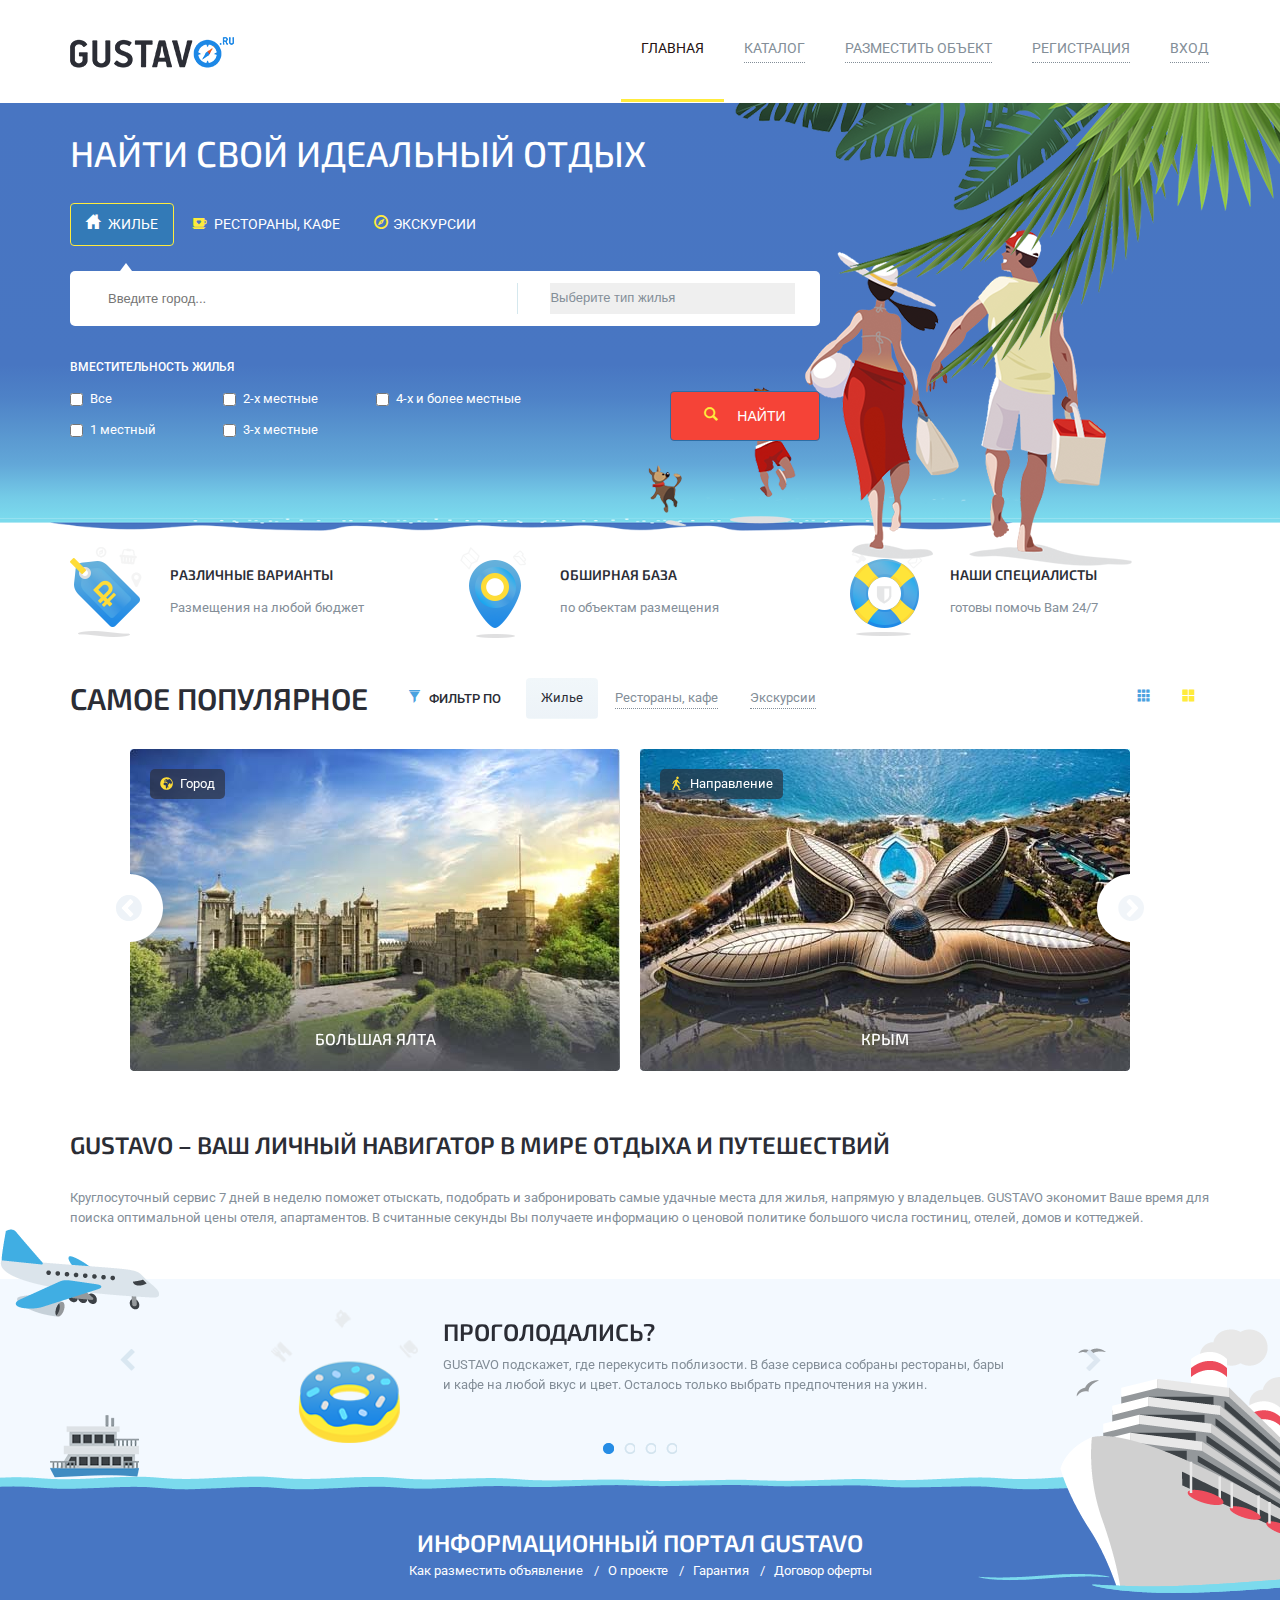
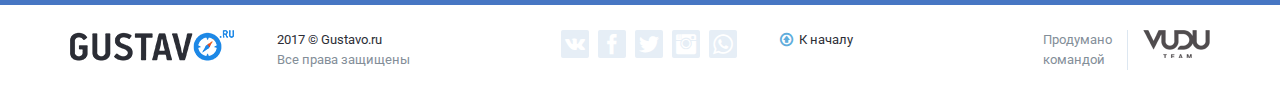
==== commit 7c3b6ec7: "04,05" ====
--- a/index.html
+++ b/index.html
@@ -32,6 +32,7 @@
 					<div class="navbar">
 							 <ul class="nav navbar-nav" role="menu">
 								  <li class="active"><a href="#">Главная</a></li>
+								   <li><a href="#">Каталог</a></li>
 								  <li><a href="#">Разместить объект</a></li>
 								  <li><a href="#">Регистрация</a></li>
 								  <li><a href="#">Вход</a></li>
@@ -44,6 +45,7 @@
 							<span class="ico_bar"></span>
 						</a>
 					</div>
+				</div>
 				</div>
 		</header>
 		<main class="main">
@@ -199,30 +201,30 @@
 					    <ul>
 					    	<li class="slide_2_item">
 					    		<a href="">
-						    		<span></span>
-						    		<img src="images/slide1.jpg" alt="">
-						    		<h6></h6>
+						    		<span><span class="glyphicons glyphicons-globe-af"></span>Город</span>
+						    		<img src="images/slide1.jpg" alt="">
+						    		<h6>Большая ялта</h6>
 					    		</a>
 					    	</li>
 					    	<li class="slide_2_item">
 					    		<a href="">
-						    		<span></span>
-						    		<img src="images/slide2.jpg" alt="">
-						    		<h6></h6>
+						    		<span><span class="glyphicons glyphicons-person-walking"></span>Направление</span>
+						    		<img src="images/slide2.jpg" alt="">
+						    		<h6>Крым</h6>
 					    		</a>
 					    	</li>
 					    	<li class="slide_2_item">
 					    		<a href="">
-						    		<span></span>
-						    		<img src="images/slide1.jpg" alt="">
-						    		<h6></h6>
+						    		<span><span class="glyphicons glyphicons-globe-af"></span>Город</span>
+						    		<img src="images/slide1.jpg" alt="">
+						    		<h6>Большая ялта</h6>
 					    		</a>
 					    	</li>
 					    	<li class="slide_2_item">
 					    		<a href="">
-						    		<span></span>
-						    		<img src="images/slide2.jpg" alt="">
-						    		<h6></h6>
+						    		<span><span class="glyphicons glyphicons-person-walking"></span>Направление</span>
+						    		<img src="images/slide2.jpg" alt="">
+						    		<h6>Крым</h6>
 					    		</a>
 					    	</li>
 					    </ul>
@@ -232,74 +234,74 @@
 					    <ul id="menu66">
 					    	<li class="slide_6_item">
 					    		<a href="">
-						    		<span></span>
-						    		<img src="images/slide1.jpg" alt="">
-						    		<h6></h6>
-					    		</a>
-					    		<a href="">
-						    		<span></span>
-						    		<img src="images/slide2.jpg" alt="">
-						    		<h6></h6>
+						    		<span><span class="glyphicons glyphicons-globe-af"></span>Город</span>
+						    		<img src="images/slide1.jpg" alt="">
+						    		<h6>Большая ялта</h6>
+					    		</a>
+					    		<a href="">
+						    		<span><span class="glyphicons glyphicons-person-walking"></span>Направление</span>
+						    		<img src="images/slide2.jpg" alt="">
+						    		<h6>Краснодарский край</h6>
 					    		</a>
 					    	</li>
 					    	<li class="slide_6_item">
 					    		<a href="">
-						    		<span></span>
-						    		<img src="images/slide1.jpg" alt="">
-						    		<h6></h6>
-					    		</a>
-					    		<a href="">
-						    		<span></span>
-						    		<img src="images/slide2.jpg" alt="">
-						    		<h6></h6>
+						    			<span><span class="glyphicons glyphicons-person-walking"></span>Направление</span>
+						    		<img src="images/slide1.jpg" alt="">
+						    		<h6>Крым</h6>
+					    		</a>
+					    		<a href="">
+						    		<span><span class="glyphicons glyphicons-cutlery"></span>Заведение</span>
+						    		<img src="images/slide2.jpg" alt="">
+						    		<h6>Мариус</h6>
 					    		</a>
 					    	</li>
 					    	<li class="slide_6_item">
 					    		<a href="">
-						    		<span></span>
-						    		<img src="images/slide1.jpg" alt="">
-						    		<h6></h6>
-					    		</a>
-					    		<a href="">
-						    		<span></span>
-						    		<img src="images/slide2.jpg" alt="">
-						    		<h6></h6>
+						    		<span><span class="glyphicons glyphicons-globe-af"></span>Город</span>
+						    		<img src="images/slide1.jpg" alt="">
+						    		<h6>Большой сочи</h6>
+					    		</a>
+					    		<a href="">
+						    		<span><span class="glyphicons glyphicons-cutlery"></span>Заведение</span>
+						    		<img src="images/slide2.jpg" alt="">
+						    		<h6>CORKs Wine Bar & Kitchen</h6>
+					    		</a>
+					    	</li>
+					    		<li class="slide_6_item">
+					    		<a href="">
+						    		<span><span class="glyphicons glyphicons-globe-af"></span>Город</span>
+						    		<img src="images/slide1.jpg" alt="">
+						    		<h6>Большая ялта</h6>
+					    		</a>
+					    		<a href="">
+						    			<span><span class="glyphicons glyphicons-person-walking"></span>Направление</span>
+						    		<img src="images/slide2.jpg" alt="">
+						    		<h6>Краснодарский край</h6>
 					    		</a>
 					    	</li>
 					    	<li class="slide_6_item">
 					    		<a href="">
-						    		<span></span>
-						    		<img src="images/slide1.jpg" alt="">
-						    		<h6></h6>
-					    		</a>
-					    		<a href="">
-						    		<span></span>
-						    		<img src="images/slide2.jpg" alt="">
-						    		<h6></h6>
+						    		<span><span class="glyphicons glyphicons-person-walking"></span>Направление</span>
+						    		<img src="images/slide1.jpg" alt="">
+						    		<h6>Крым</h6>
+					    		</a>
+					    		<a href="">
+						    		<span><span class="glyphicons glyphicons-cutlery"></span>Заведение</span>
+						    		<img src="images/slide2.jpg" alt="">
+						    		<h6>Мариус</h6>
 					    		</a>
 					    	</li>
 					    	<li class="slide_6_item">
 					    		<a href="">
-						    		<span></span>
-						    		<img src="images/slide1.jpg" alt="">
-						    		<h6></h6>
-					    		</a>
-					    		<a href="">
-						    		<span></span>
-						    		<img src="images/slide2.jpg" alt="">
-						    		<h6></h6>
-					    		</a>
-					    	</li>
-					    	<li class="slide_6_item">
-					    		<a href="">
-						    		<span></span>
-						    		<img src="images/slide1.jpg" alt="">
-						    		<h6></h6>
-					    		</a>
-					    		<a href="">
-						    		<span></span>
-						    		<img src="images/slide1.jpg" alt="">
-						    		<h6></h6>
+						    		<span><span class="glyphicons glyphicons-globe-af"></span>Город</span>
+						    		<img src="images/slide1.jpg" alt="">
+						    		<h6>Большой сочи</h6>
+					    		</a>
+					    		<a href="">
+						    		<span><span class="glyphicons glyphicons-cutlery"></span> Заведение</span>
+						    		<img src="images/slide2.jpg" alt="">
+						    		<h6>CORKs Wine Bar & Kitchen</h6>
 					    		</a>
 					    	</li>
 					    	</ul>
@@ -417,13 +419,14 @@
 							<a href="#"><span class="glyphicons glyphicons-upload"></span> К началу</a>
 						</div>
 					</div>
-					<div class="col-md-2 col-md-offset-1 footer_bottom_team">
+					<div class="col-md-3  footer_bottom_team clearfix">
+							<div class="footer_bottom_team_logo">
+								<a href=""><img src="images/team.png" alt=""></a>
+							</div>
 							<div class="footer_bottom_team_desk">
 									<span>Продумано командой</span>
 							</div>
-							<div class="footer_bottom_team_logo">
-								<a href=""><img src="images/team.png" alt=""></a>
-							</div>
+							
 					</div>
 				</div>
 			</div>
--- a/css/main.css
+++ b/css/main.css
@@ -623,6 +623,27 @@
   color: #251212;
   border-bottom: none;
 }
+.navbar-nav > .navbar-nav_search a {
+  border-bottom: 1px solid transparent;
+}
+.navbar-nav > .navbar-nav_search a > .navbar-nav_search_block {
+  background-color: #1d88e6;
+  display: inline-block;
+  position: relative;
+  top: -12px;
+  color: #fff;
+  padding: 12px 20px;
+  border-radius: 5px;
+}
+.navbar-nav > .navbar-nav_search a > .navbar-nav_search_block > .glyphicons {
+  color: #ffeb3c;
+  display: inline-block;
+  font-size: 18px;
+  margin-right: 10px;
+}
+.navbar-nav > .navbar-nav_search:hover {
+  border-bottom: 1px solid transparent;
+}
 .navbar-nav > li:last-child {
   padding-right: 0;
 }
@@ -713,6 +734,45 @@
 }
 .main_gallery_pills > li.active > a:focus {
   color: #2b2d35;
+  background: none;
+}
+.main_gallery_pills_inverse li {
+  border: 2px solid transparent;
+}
+.main_gallery_pills_inverse li a {
+  color: #fff;
+  border-bottom: 1px dotted #fff;
+}
+.main_gallery_pills_inverse li a:hover {
+  background: none;
+}
+.main_gallery_pills_inverse > li.active {
+  border: 2px solid #ffeb3c;
+  border-radius: 4px;
+  background: none;
+}
+.main_gallery_pills_inverse > li.active > a {
+  color: #fff;
+}
+.main_gallery_pills_inverse > li.active > a:focus {
+  color: #fff;
+}
+.pagination_block {
+  display: -webkit-flex;
+  display: -ms-flexbox;
+  display: flex;
+  -webkit-justify-content: center;
+  -ms-flex-pack: center;
+  justify-content: center;
+}
+.pagination_block .pagination li a {
+  margin: 0 3px;
+  border: 1px solid #dde7f1;
+  border-radius: 3px;
+  color: #838e98;
+}
+.pagination_block .pagination li span {
+  border: none;
   background: none;
 }
 .card {
@@ -786,6 +846,8 @@
   -ms-flex-pack: justify;
   justify-content: space-between;
   margin-bottom: 30px;
+  position: relative;
+  z-index: 3;
 }
 .main_gallery_filter {
   display: -webkit-flex;
@@ -820,6 +882,15 @@
   display: inline-block;
   margin-right: 5px;
 }
+.main_gallery_header_inverse .main_gallery_filter > h4 {
+  color: #fff;
+}
+.main_gallery_header_inverse .main_gallery_filter > span {
+  color: #fff;
+}
+.main_gallery_header_inverse .main_gallery_filter > span .glyphicons {
+  color: #ffeb3c;
+}
 .main_gallery_grid > li > a {
   color: #4ba2df;
 }
@@ -834,6 +905,19 @@
 .main_gallery_grid > li.active > a:hover {
   color: #838e98;
   background-color: transparent;
+}
+.main_gallery_grid > li > a:hover {
+  background-color: transparent;
+}
+.main_gallery_grid_inverse > li > a {
+  color: #a3d1dc;
+}
+.main_gallery_grid_inverse > li.active > a {
+  background-color: transparent;
+  color: #258ce5;
+}
+.main_gallery_grid_inverse > li.active > a:focus {
+  color: #258ce5;
 }
 .tab_main_slider {
   margin-bottom: 50px;
@@ -1002,20 +1086,130 @@
   margin-top: 2px;
   margin-right: 3px;
 }
-.footer_bottom_team {
-  display: -webkit-flex;
-  display: -ms-flexbox;
-  display: flex;
-  -webkit-flex-direction: row;
-  -ms-flex-direction: row;
-  flex-direction: row;
-}
 .footer_bottom_team .footer_bottom_team_desk {
+  display: inline-block;
   border-right: 1px solid #dde7f1;
+  width: 85px;
+  float: right;
 }
 .footer_bottom_team .footer_bottom_team_logo {
-  width: 55px;
+  display: inline-block;
+  float: right;
+  width: 67px;
+  margin-left: 15px;
 }
 .footer_bottom_team .footer_bottom_team_logo > img {
   width: 100%;
 }
+.main_category {
+  padding-top: 45px;
+  min-height: 375px;
+  background: #4775c2;
+  background: -moz-linear-gradient(top, #4775c2 0%, #4775c2 41%, #4c7ec5 45%, #5385cc 48%, #518bca 50%, #558fce 51%, #5590cc 51%, #5791d0 52%, #5a96d2 53%, #599ad0 54%, #63a6da 57%, #62a8d9 58%, #6ab5df 60%, #68bbdd 60%, #6fc4e3 62%, #72c9e5 62%, #75cfe7 64%, #79d0eb 64%, #78d5e7 65%, #78d7e9 65%, #7fd6ea 66%, #88d3e8 66%, #97cee2 66%, #d6faff 67%, #eaf8ff 67%, #eceff4 67%, #f4f3f8 68%, #f0f1f5 68%, #edf4fc 68%, #ecf5fc 68%, #eef3f7 69%, #eef3f7 71%, #f0f5f9 71%, #f1f6fa 77%, #f4f7fc 77%, #f8fcff 90%, #fdfcff 90%, #ffffff 100%);
+  background: -webkit-linear-gradient(top, #4775c2 0%, #4775c2 41%, #4c7ec5 45%, #5385cc 48%, #518bca 50%, #558fce 51%, #5590cc 51%, #5791d0 52%, #5a96d2 53%, #599ad0 54%, #63a6da 57%, #62a8d9 58%, #6ab5df 60%, #68bbdd 60%, #6fc4e3 62%, #72c9e5 62%, #75cfe7 64%, #79d0eb 64%, #78d5e7 65%, #78d7e9 65%, #7fd6ea 66%, #88d3e8 66%, #97cee2 66%, #d6faff 67%, #eaf8ff 67%, #eceff4 67%, #f4f3f8 68%, #f0f1f5 68%, #edf4fc 68%, #ecf5fc 68%, #eef3f7 69%, #eef3f7 71%, #f0f5f9 71%, #f1f6fa 77%, #f4f7fc 77%, #f8fcff 90%, #fdfcff 90%, #ffffff 100%);
+  background: linear-gradient(to bottom, #4775c2 0%, #4775c2 41%, #4c7ec5 45%, #5385cc 48%, #518bca 50%, #558fce 51%, #5590cc 51%, #5791d0 52%, #5a96d2 53%, #599ad0 54%, #63a6da 57%, #62a8d9 58%, #6ab5df 60%, #68bbdd 60%, #6fc4e3 62%, #72c9e5 62%, #75cfe7 64%, #79d0eb 64%, #78d5e7 65%, #78d7e9 65%, #7fd6ea 66%, #88d3e8 66%, #97cee2 66%, #d6faff 67%, #eaf8ff 67%, #eceff4 67%, #f4f3f8 68%, #f0f1f5 68%, #edf4fc 68%, #ecf5fc 68%, #eef3f7 69%, #eef3f7 71%, #f0f5f9 71%, #f1f6fa 77%, #f4f7fc 77%, #f8fcff 90%, #fdfcff 90%, #ffffff 100%);
+  filter: progid:DXImageTransform.Microsoft.gradient(startColorstr='#4775c2', endColorstr='#ffffff', GradientType=0);
+}
+.main_category_img_wrapp {
+  position: relative;
+  top: 197px;
+  text-align: center;
+}
+.main_category_img_wrapp_left {
+  position: relative;
+  top: -45px;
+}
+.main_category_img_tree {
+  position: absolute;
+  left: 0;
+  top: 0;
+}
+.main_category_img_tree2 {
+  position: absolute;
+  right: 0;
+  top: 0;
+}
+.main_category_gallery_12_item {
+  width: 100%;
+  display: inline-block;
+  position: relative;
+  margin-bottom: 20px;
+}
+.main_category_gallery_12_item > img {
+  border-radius: 5px;
+  width: 100%;
+}
+.main_category_gallery_12_item > h6 {
+  display: inline-block;
+  width: 90%;
+  margin: 0;
+  color: #fff;
+  position: absolute;
+  text-transform: uppercase;
+  bottom: 24px;
+  text-align: center;
+  font-size: 16px;
+  font-family: 'Exo 2', sans-serif;
+  left: 50%;
+  -webkit-transform: translate(-50%, 0);
+  -ms-transform: translate(-50%, 0);
+  transform: translate(-50%, 0);
+}
+.main_category_gallery_12_item > span {
+  display: inline-block;
+  background-color: rgba(43, 45, 53, 0.65);
+  color: #fff;
+  padding: 5px 10px;
+  border-radius: 5px;
+  position: absolute;
+  top: 20px;
+  left: 20px;
+}
+.main_category_gallery_12_item > span > .glyphicons {
+  padding-right: 7px;
+  padding-top: 2px;
+  color: #fedc37;
+  display: inline-block;
+}
+.main_category_gallery_4_item {
+  width: 100%;
+  display: inline-block;
+  position: relative;
+  margin-bottom: 20px;
+}
+.main_category_gallery_4_item > img {
+  border-radius: 5px;
+  width: 100%;
+}
+.main_category_gallery_4_item > h6 {
+  display: inline-block;
+  width: 90%;
+  margin: 0;
+  color: #fff;
+  position: absolute;
+  text-transform: uppercase;
+  bottom: 24px;
+  text-align: center;
+  font-size: 16px;
+  font-family: 'Exo 2', sans-serif;
+  left: 50%;
+  -webkit-transform: translate(-50%, 0);
+  -ms-transform: translate(-50%, 0);
+  transform: translate(-50%, 0);
+}
+.main_category_gallery_4_item > span {
+  display: inline-block;
+  background-color: rgba(43, 45, 53, 0.65);
+  color: #fff;
+  padding: 5px 10px;
+  border-radius: 5px;
+  position: absolute;
+  top: 20px;
+  left: 20px;
+}
+.main_category_gallery_4_item > span > .glyphicons {
+  padding-right: 7px;
+  padding-top: 2px;
+  color: #fedc37;
+  display: inline-block;
+}
